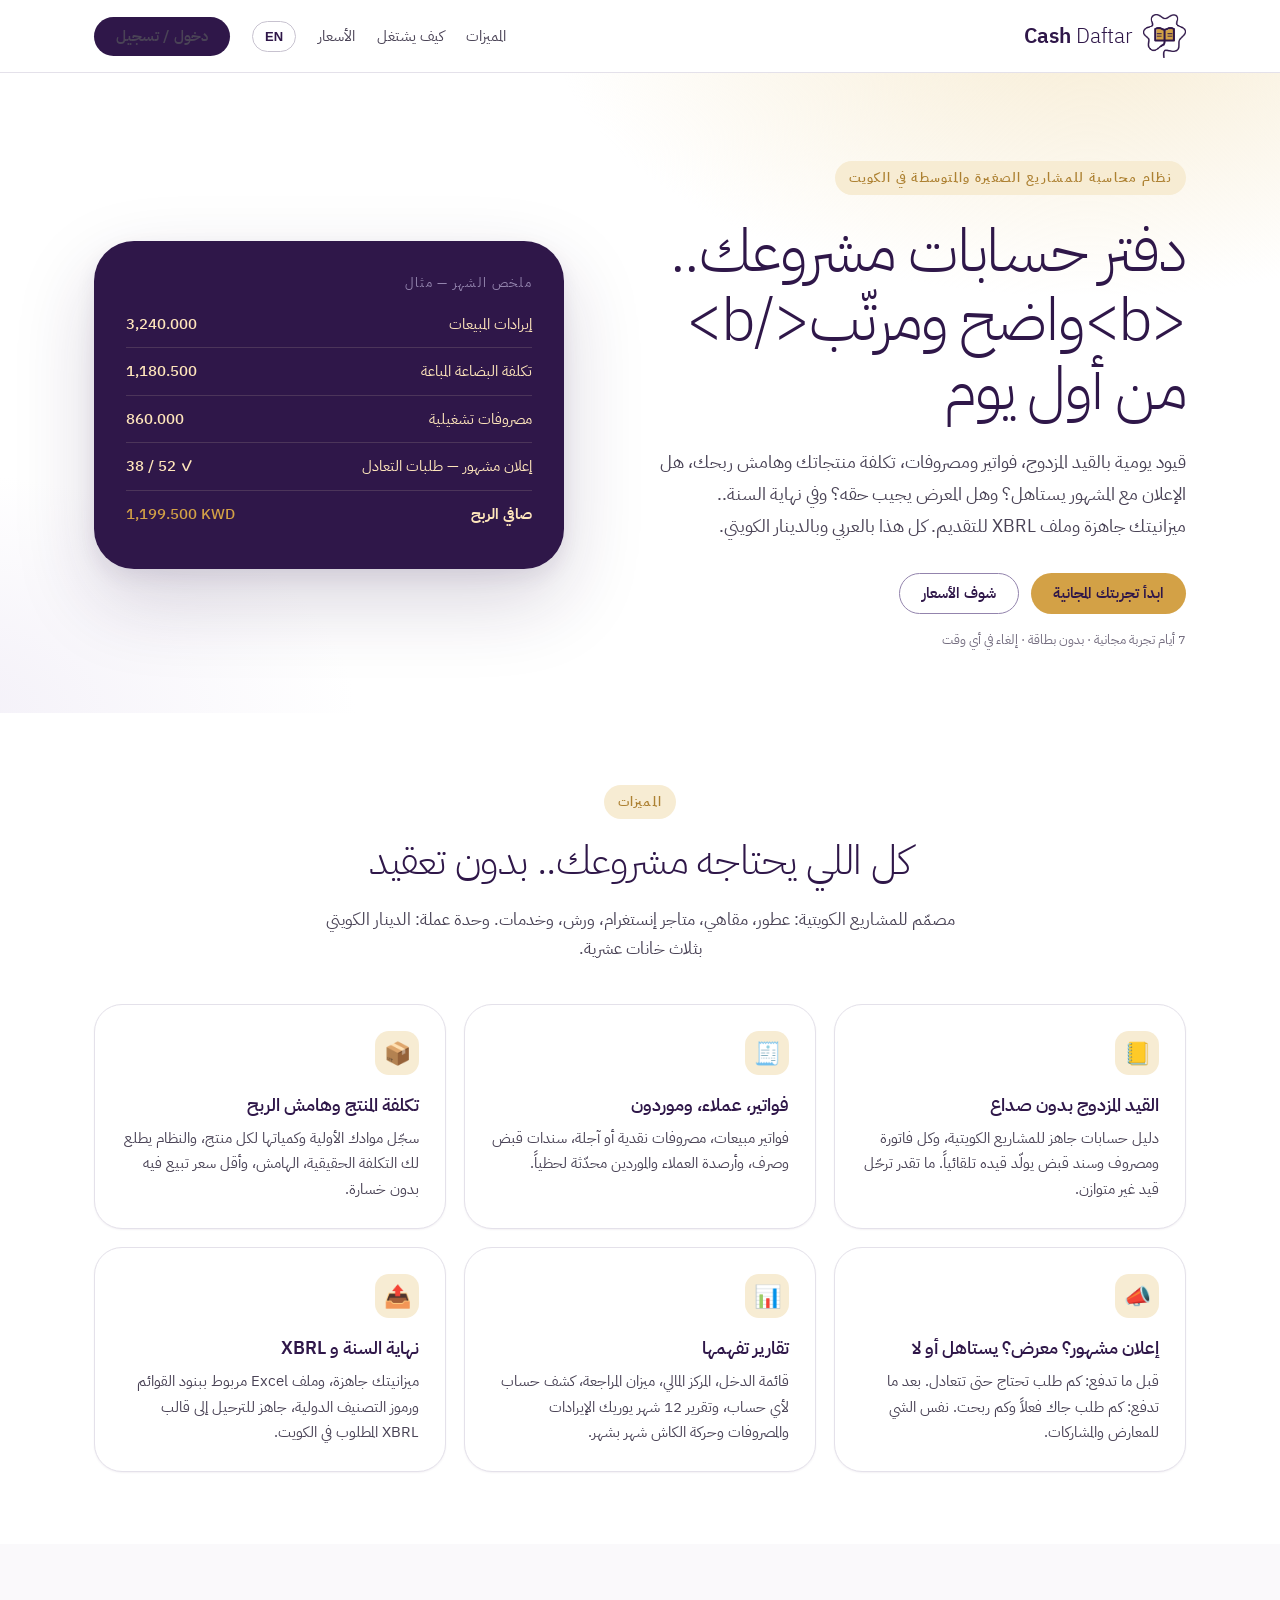
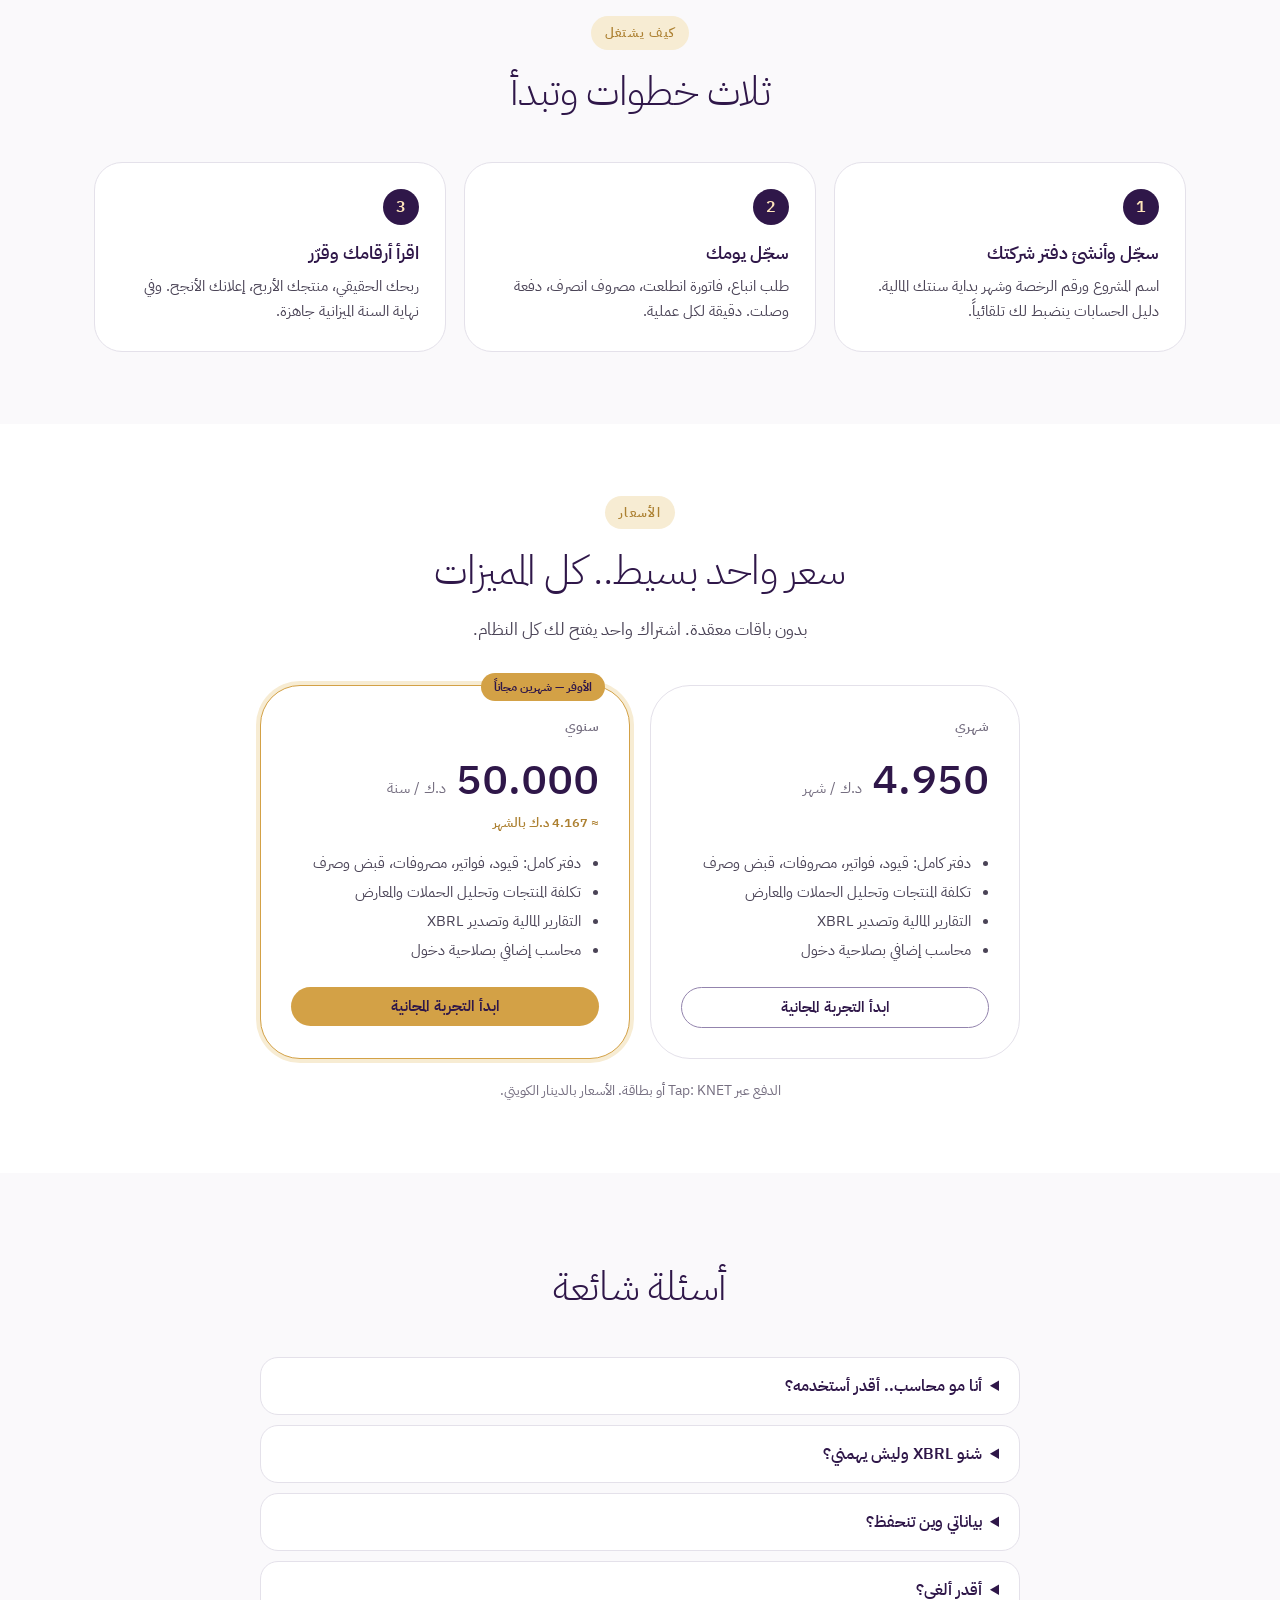
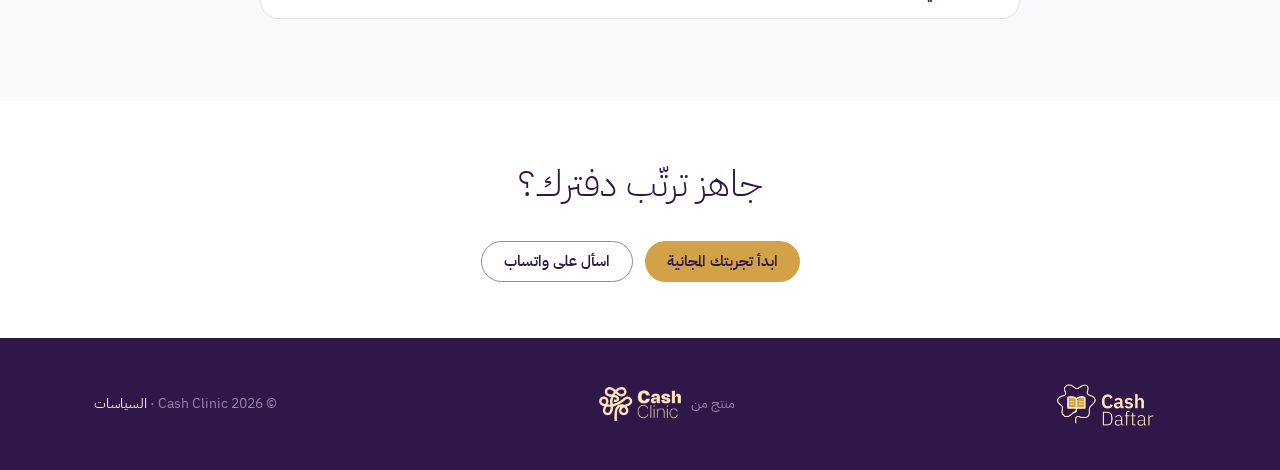
==== index.html @ eb6f0b36 "Add files via upload" ====
<!DOCTYPE html>
<html lang="ar" dir="rtl">
<head>
<meta charset="utf-8">
<meta name="viewport" content="width=device-width, initial-scale=1">
<title>Cash Daftar — كاش دفتر | نظام محاسبة للمشاريع الصغيرة في الكويت</title>
<meta name="description" content="كاش دفتر: نظام محاسبة سحابي بسيط للمشاريع الصغيرة والمتوسطة في الكويت — قيود، فواتير، مصروفات، تكلفة المنتجات، تحليل الحملات، وتقارير جاهزة للميزانية و XBRL. من كاش كلينك.">
<link rel="icon" href="assets/brand/favicon.png">
<link rel="stylesheet" href="assets/ds/styles.css">
<style>
:root{ --cd-gold:#D3A146; --cd-gold-700:#AD8132; --cd-gold-100:#F7ECD3; }
body{margin:0;background:#fff;color:var(--cc-ink);}
.wrap{max-width:1140px;margin:0 auto;padding:0 24px;}
.hdr{position:sticky;top:0;z-index:20;background:rgba(255,255,255,.92);backdrop-filter:blur(10px);border-bottom:1px solid var(--cc-grey-200);}
.hdr .in{display:flex;align-items:center;justify-content:space-between;gap:16px;height:72px;}
.logo{display:flex;align-items:center;gap:10px;text-decoration:none;color:var(--cc-purple);}
.logo img{height:44px;} .logo .t{font-size:21px;line-height:1;} .logo .t b{font-weight:600;} .logo .t span{font-weight:300;}
.nav{display:flex;gap:22px;align-items:center;font-size:15px;}
.nav a{color:var(--cc-grey-700);text-decoration:none;} .nav a:hover{color:var(--cc-purple);}
.btn{display:inline-flex;align-items:center;justify-content:center;gap:8px;border:0;border-radius:var(--radius-pill);padding:12px 22px;font-weight:600;font-size:15px;cursor:pointer;text-decoration:none;line-height:1;font-family:inherit;}
.btn-p{background:var(--cc-purple);color:var(--cc-cream);} .btn-p:hover{background:var(--cc-purple-700);}
.btn-g{background:var(--cd-gold);color:var(--cc-purple);} .btn-g:hover{background:var(--cd-gold-700);color:#fff;}
.btn-o{background:transparent;color:var(--cc-purple);border:1px solid var(--cc-purple-300);} .btn-o:hover{background:var(--cc-purple-050);}
.langbtn{background:transparent;border:1px solid var(--cc-grey-300);border-radius:var(--radius-pill);padding:7px 12px;font-size:13px;font-weight:600;cursor:pointer;color:var(--cc-purple);}
.hero{padding:88px 0 64px;background:radial-gradient(900px 480px at 85% -10%,var(--cd-gold-100),transparent 60%),radial-gradient(700px 400px at -5% 100%,var(--cc-purple-050),transparent 60%);}
.hero .grid{display:grid;grid-template-columns:1.1fr .9fr;gap:48px;align-items:center;}
.eyebrow{display:inline-block;font-size:13px;font-weight:600;letter-spacing:.1em;text-transform:uppercase;color:var(--cd-gold-700);background:var(--cd-gold-100);padding:7px 14px;border-radius:var(--radius-pill);}
h1{font-size:clamp(36px,4.8vw,60px);line-height:1.15;font-weight:300;letter-spacing:-.02em;margin:22px 0 0;color:var(--cc-purple);}
h1 b{font-weight:600;}
.lede{font-size:18px;line-height:1.8;color:var(--cc-grey-700);max-width:48ch;margin:22px 0 0;}
.cta{display:flex;gap:12px;flex-wrap:wrap;margin-top:30px;}
.hero-card{background:var(--cc-purple);border-radius:var(--radius-2xl);padding:32px;color:var(--cc-cream);box-shadow:var(--shadow-xl);}
.hero-card .row{display:flex;justify-content:space-between;align-items:center;padding:12px 0;border-bottom:1px solid rgba(255,230,187,.14);font-size:15px;}
.hero-card .row:last-child{border:0;} .hero-card .n{font-variant-numeric:tabular-nums;direction:ltr;font-weight:500;}
.hero-card .gold{color:var(--cd-gold);}
.sec{padding:72px 0;} .sec.alt{background:var(--cc-grey-050);}
.sec-h{text-align:center;max-width:640px;margin:0 auto 40px;}
.sec-h h2{font-size:clamp(28px,3.4vw,40px);font-weight:300;letter-spacing:-.01em;margin:12px 0 0;color:var(--cc-purple);}
.sec-h p{font-size:16.5px;line-height:1.8;color:var(--cc-grey-700);margin:14px 0 0;}
.feat{display:grid;grid-template-columns:repeat(auto-fit,minmax(260px,1fr));gap:18px;}
.f{background:#fff;border:1px solid var(--cc-grey-200);border-radius:var(--radius-xl);padding:26px;box-shadow:var(--shadow-xs);}
.f .ic{width:44px;height:44px;border-radius:14px;background:var(--cd-gold-100);display:flex;align-items:center;justify-content:center;font-size:22px;margin-bottom:16px;}
.f h3{margin:0;font-size:18px;font-weight:600;color:var(--cc-purple);} .f p{margin:8px 0 0;font-size:14.5px;line-height:1.75;color:var(--cc-grey-700);}
.steps{display:grid;grid-template-columns:repeat(auto-fit,minmax(240px,1fr));gap:18px;counter-reset:s;}
.step{background:#fff;border-radius:var(--radius-xl);padding:26px;border:1px solid var(--cc-grey-200);}
.step .n{width:36px;height:36px;border-radius:50%;background:var(--cc-purple);color:var(--cc-cream);display:flex;align-items:center;justify-content:center;font-weight:600;margin-bottom:14px;}
.step h3{margin:0;font-size:18px;font-weight:600;color:var(--cc-purple);} .step p{margin:8px 0 0;font-size:14.5px;line-height:1.75;color:var(--cc-grey-700);}
.plans{display:grid;grid-template-columns:repeat(auto-fit,minmax(260px,1fr));gap:20px;max-width:760px;margin:0 auto;}
.plan{background:#fff;border:1px solid var(--cc-grey-200);border-radius:var(--radius-2xl);padding:30px;position:relative;}
.plan.best{border-color:var(--cd-gold);box-shadow:0 0 0 4px var(--cd-gold-100);}
.plan .badge{position:absolute;top:-13px;inset-inline-start:24px;background:var(--cd-gold);color:var(--cc-purple);font-size:12px;font-weight:700;padding:5px 13px;border-radius:var(--radius-pill);}
.plan .k{font-size:14px;font-weight:600;color:var(--cc-grey-500);}
.plan .p{font-size:44px;font-weight:500;color:var(--cc-purple);margin:8px 0 2px;} .plan .p small{font-size:15px;color:var(--cc-grey-500);font-weight:400;}
.plan .save{font-size:13px;color:var(--cd-gold-700);font-weight:600;height:18px;}
.plan ul{padding-inline-start:18px;margin:18px 0 22px;color:var(--cc-grey-700);font-size:14.5px;line-height:2;}
.faq{max-width:760px;margin:0 auto;} .faq details{background:#fff;border:1px solid var(--cc-grey-200);border-radius:var(--radius-lg);padding:16px 20px;margin-bottom:10px;}
.faq summary{cursor:pointer;font-weight:600;color:var(--cc-purple);font-size:16px;} .faq p{margin:10px 0 0;color:var(--cc-grey-700);line-height:1.8;font-size:15px;}
.foot{background:var(--cc-purple);color:var(--cc-purple-300);padding:44px 0;font-size:14px;}
.foot .in{display:flex;justify-content:space-between;align-items:center;gap:20px;flex-wrap:wrap;}
.foot a{color:var(--cc-cream);text-decoration:none;} .foot img{height:34px;vertical-align:middle;}
.num{font-variant-numeric:tabular-nums;direction:ltr;unicode-bidi:isolate;}
@media (max-width:860px){ .hero{padding:56px 0 40px;} .hero .grid{grid-template-columns:1fr;} .nav .lnk{display:none;} }
</style>
</head>
<body>

<header class="hdr"><div class="wrap in">
  <a class="logo" href="index.html"><img src="assets/brand/daftar-mark.png" alt="Cash Daftar"><span class="t"><b>Cash</b> <span>Daftar</span></span></a>
  <nav class="nav">
    <a class="lnk" href="#features" data-ar="المميزات" data-en="Features">المميزات</a>
    <a class="lnk" href="#how" data-ar="كيف يشتغل" data-en="How it works">كيف يشتغل</a>
    <a class="lnk" href="#pricing" data-ar="الأسعار" data-en="Pricing">الأسعار</a>
    <button class="langbtn" data-langbtn type="button">EN</button>
    <a class="btn btn-p" href="app.html" data-ar="دخول / تسجيل" data-en="Sign in / Sign up">دخول / تسجيل</a>
  </nav>
</div></header>

<section class="hero"><div class="wrap grid">
  <div>
    <span class="eyebrow" data-ar="نظام محاسبة للمشاريع الصغيرة والمتوسطة في الكويت" data-en="Accounting for Kuwaiti SMEs">نظام محاسبة للمشاريع الصغيرة والمتوسطة في الكويت</span>
    <h1 data-ar="دفتر حسابات مشروعك.. <b>واضح ومرتّب</b> من أول يوم" data-en="Your business books, <b>clear and in order</b> from day one">دفتر حسابات مشروعك.. <b>واضح ومرتّب</b> من أول يوم</h1>
    <p class="lede" data-ar="قيود يومية بالقيد المزدوج، فواتير ومصروفات، تكلفة منتجاتك وهامش ربحك، هل الإعلان مع المشهور يستاهل؟ وهل المعرض يجيب حقه؟ وفي نهاية السنة.. ميزانيتك جاهزة وملف XBRL للتقديم. كل هذا بالعربي وبالدينار الكويتي." data-en="Double-entry journal, invoices and expenses, product costing and margins, whether that influencer ad pays off, whether the exhibition is worth it — and at year end, your statements and an XBRL-ready file. All in Arabic and in KWD.">قيود يومية بالقيد المزدوج، فواتير ومصروفات، تكلفة منتجاتك وهامش ربحك، هل الإعلان مع المشهور يستاهل؟ وهل المعرض يجيب حقه؟ وفي نهاية السنة.. ميزانيتك جاهزة وملف XBRL للتقديم. كل هذا بالعربي وبالدينار الكويتي.</p>
    <div class="cta">
      <a class="btn btn-g" href="app.html" data-ar="ابدأ تجربتك المجانية" data-en="Start your free trial">ابدأ تجربتك المجانية</a>
      <a class="btn btn-o" href="#pricing" data-ar="شوف الأسعار" data-en="See pricing">شوف الأسعار</a>
    </div>
    <p style="font-size:13px;color:var(--cc-grey-500);margin:16px 0 0" data-ar="7 أيام تجربة مجانية · بدون بطاقة · إلغاء في أي وقت" data-en="7-day free trial · no card needed · cancel anytime">7 أيام تجربة مجانية · بدون بطاقة · إلغاء في أي وقت</p>
  </div>
  <div class="hero-card">
    <div style="font-size:13px;letter-spacing:.1em;text-transform:uppercase;color:var(--cc-purple-300);margin-bottom:8px" data-ar="ملخص الشهر — مثال" data-en="Month summary — example">ملخص الشهر — مثال</div>
    <div class="row"><span data-ar="إيرادات المبيعات" data-en="Sales revenue">إيرادات المبيعات</span><span class="n">3,240.000</span></div>
    <div class="row"><span data-ar="تكلفة البضاعة المباعة" data-en="Cost of goods sold">تكلفة البضاعة المباعة</span><span class="n">1,180.500</span></div>
    <div class="row"><span data-ar="مصروفات تشغيلية" data-en="Operating expenses">مصروفات تشغيلية</span><span class="n">860.000</span></div>
    <div class="row"><span data-ar="إعلان مشهور — طلبات التعادل" data-en="Influencer ad — break-even orders">إعلان مشهور — طلبات التعادل</span><span class="n">38 / 52 ✓</span></div>
    <div class="row"><b data-ar="صافي الربح" data-en="Net profit">صافي الربح</b><b class="n gold">1,199.500 KWD</b></div>
  </div>
</div></section>

<section class="sec" id="features"><div class="wrap">
  <div class="sec-h"><span class="eyebrow" data-ar="المميزات" data-en="Features">المميزات</span><h2 data-ar="كل اللي يحتاجه مشروعك.. بدون تعقيد" data-en="Everything your business needs, without the complexity">كل اللي يحتاجه مشروعك.. بدون تعقيد</h2><p data-ar="مصمّم للمشاريع الكويتية: عطور، مقاهي، متاجر إنستغرام، ورش، وخدمات. وحدة عملة: الدينار الكويتي بثلاث خانات عشرية." data-en="Built for Kuwaiti businesses: perfume brands, cafés, Instagram shops, workshops and services. One currency: KWD to three decimals.">مصمّم للمشاريع الكويتية: عطور، مقاهي، متاجر إنستغرام، ورش، وخدمات. وحدة عملة: الدينار الكويتي بثلاث خانات عشرية.</p></div>
  <div class="feat">
    <div class="f"><div class="ic">📒</div><h3 data-ar="القيد المزدوج بدون صداع" data-en="Double-entry, headache-free">القيد المزدوج بدون صداع</h3><p data-ar="دليل حسابات جاهز للمشاريع الكويتية، وكل فاتورة ومصروف وسند قبض يولّد قيده تلقائياً. ما تقدر ترحّل قيد غير متوازن." data-en="A ready-made Kuwaiti SME chart of accounts. Every invoice, expense and receipt posts its own entry automatically — unbalanced entries can't be posted.">دليل حسابات جاهز للمشاريع الكويتية، وكل فاتورة ومصروف وسند قبض يولّد قيده تلقائياً. ما تقدر ترحّل قيد غير متوازن.</p></div>
    <div class="f"><div class="ic">🧾</div><h3 data-ar="فواتير، عملاء، وموردون" data-en="Invoices, customers, suppliers">فواتير، عملاء، وموردون</h3><p data-ar="فواتير مبيعات، مصروفات نقدية أو آجلة، سندات قبض وصرف، وأرصدة العملاء والموردين محدّثة لحظياً." data-en="Sales invoices, cash or credit expenses, receipts and payments, with customer and supplier balances updated live.">فواتير مبيعات، مصروفات نقدية أو آجلة، سندات قبض وصرف، وأرصدة العملاء والموردين محدّثة لحظياً.</p></div>
    <div class="f"><div class="ic">📦</div><h3 data-ar="تكلفة المنتج وهامش الربح" data-en="Product cost & margin">تكلفة المنتج وهامش الربح</h3><p data-ar="سجّل موادك الأولية وكمياتها لكل منتج، والنظام يطلع لك التكلفة الحقيقية، الهامش، وأقل سعر تبيع فيه بدون خسارة." data-en="Enter raw materials and quantities per product; the system gives you true cost, margin, and the minimum price before you lose money.">سجّل موادك الأولية وكمياتها لكل منتج، والنظام يطلع لك التكلفة الحقيقية، الهامش، وأقل سعر تبيع فيه بدون خسارة.</p></div>
    <div class="f"><div class="ic">📣</div><h3 data-ar="إعلان مشهور؟ معرض؟ يستاهل أو لا" data-en="Influencer ad? Exhibition? Worth it or not">إعلان مشهور؟ معرض؟ يستاهل أو لا</h3><p data-ar="قبل ما تدفع: كم طلب تحتاج حتى تتعادل. بعد ما تدفع: كم طلب جاك فعلاً وكم ربحت. نفس الشي للمعارض والمشاركات." data-en="Before you pay: how many orders to break even. After: how many actually came in and what you made. Same for exhibitions and pop-ups.">قبل ما تدفع: كم طلب تحتاج حتى تتعادل. بعد ما تدفع: كم طلب جاك فعلاً وكم ربحت. نفس الشي للمعارض والمشاركات.</p></div>
    <div class="f"><div class="ic">📊</div><h3 data-ar="تقارير تفهمها" data-en="Reports you actually understand">تقارير تفهمها</h3><p data-ar="قائمة الدخل، المركز المالي، ميزان المراجعة، كشف حساب لأي حساب، وتقرير 12 شهر يوريك الإيرادات والمصروفات وحركة الكاش شهر بشهر." data-en="P&L, balance sheet, trial balance, any account ledger, and a 12-month view of revenue, expenses and cash movement.">قائمة الدخل، المركز المالي، ميزان المراجعة، كشف حساب لأي حساب، وتقرير 12 شهر يوريك الإيرادات والمصروفات وحركة الكاش شهر بشهر.</p></div>
    <div class="f"><div class="ic">📤</div><h3 data-ar="نهاية السنة و XBRL" data-en="Year-end & XBRL">نهاية السنة و XBRL</h3><p data-ar="ميزانيتك جاهزة، وملف Excel مربوط ببنود القوائم ورموز التصنيف الدولية، جاهز للترحيل إلى قالب XBRL المطلوب في الكويت." data-en="Statements ready, plus an Excel file mapped to statement lines and IFRS taxonomy elements, ready to transfer into Kuwait's XBRL template.">ميزانيتك جاهزة، وملف Excel مربوط ببنود القوائم ورموز التصنيف الدولية، جاهز للترحيل إلى قالب XBRL المطلوب في الكويت.</p></div>
  </div>
</div></section>

<section class="sec alt" id="how"><div class="wrap">
  <div class="sec-h"><span class="eyebrow" data-ar="كيف يشتغل" data-en="How it works">كيف يشتغل</span><h2 data-ar="ثلاث خطوات وتبدأ" data-en="Three steps and you're in">ثلاث خطوات وتبدأ</h2></div>
  <div class="steps">
    <div class="step"><div class="n">1</div><h3 data-ar="سجّل وأنشئ دفتر شركتك" data-en="Sign up and create your ledger">سجّل وأنشئ دفتر شركتك</h3><p data-ar="اسم المشروع ورقم الرخصة وشهر بداية سنتك المالية. دليل الحسابات ينضبط لك تلقائياً." data-en="Business name, licence number, and fiscal year start. The chart of accounts is set up for you.">اسم المشروع ورقم الرخصة وشهر بداية سنتك المالية. دليل الحسابات ينضبط لك تلقائياً.</p></div>
    <div class="step"><div class="n">2</div><h3 data-ar="سجّل يومك" data-en="Record your day">سجّل يومك</h3><p data-ar="طلب انباع، فاتورة انطلعت، مصروف انصرف، دفعة وصلت. دقيقة لكل عملية." data-en="An order sold, an invoice issued, an expense paid, a payment received. A minute each.">طلب انباع، فاتورة انطلعت، مصروف انصرف، دفعة وصلت. دقيقة لكل عملية.</p></div>
    <div class="step"><div class="n">3</div><h3 data-ar="اقرأ أرقامك وقرّر" data-en="Read your numbers and decide">اقرأ أرقامك وقرّر</h3><p data-ar="ربحك الحقيقي، منتجك الأربح، إعلانك الأنجح. وفي نهاية السنة الميزانية جاهزة." data-en="Your real profit, your most profitable product, your best campaign. At year end, the statements are ready.">ربحك الحقيقي، منتجك الأربح، إعلانك الأنجح. وفي نهاية السنة الميزانية جاهزة.</p></div>
  </div>
</div></section>

<section class="sec" id="pricing"><div class="wrap">
  <div class="sec-h"><span class="eyebrow" data-ar="الأسعار" data-en="Pricing">الأسعار</span><h2 data-ar="سعر واحد بسيط.. كل المميزات" data-en="One simple price, every feature">سعر واحد بسيط.. كل المميزات</h2><p data-ar="بدون باقات معقدة. اشتراك واحد يفتح لك كل النظام." data-en="No complicated tiers. One subscription unlocks the whole system.">بدون باقات معقدة. اشتراك واحد يفتح لك كل النظام.</p></div>
  <div class="plans">
    <div class="plan"><div class="k" data-ar="شهري" data-en="Monthly">شهري</div><div class="p"><span class="num">4.950</span> <small data-ar="د.ك / شهر" data-en="KWD / month">د.ك / شهر</small></div><div class="save"></div>
      <ul><li data-ar="دفتر كامل: قيود، فواتير، مصروفات، قبض وصرف" data-en="Full ledger: journal, invoices, expenses, receipts & payments">دفتر كامل: قيود، فواتير، مصروفات، قبض وصرف</li><li data-ar="تكلفة المنتجات وتحليل الحملات والمعارض" data-en="Product costing, campaign & exhibition analysis">تكلفة المنتجات وتحليل الحملات والمعارض</li><li data-ar="التقارير المالية وتصدير XBRL" data-en="Financial reports and XBRL export">التقارير المالية وتصدير XBRL</li><li data-ar="محاسب إضافي بصلاحية دخول" data-en="Extra accountant seat">محاسب إضافي بصلاحية دخول</li></ul>
      <a class="btn btn-o" style="width:100%" href="app.html" data-ar="ابدأ التجربة المجانية" data-en="Start free trial">ابدأ التجربة المجانية</a></div>
    <div class="plan best"><div class="badge" data-ar="الأوفر — شهرين مجاناً" data-en="Best value — 2 months free">الأوفر — شهرين مجاناً</div><div class="k" data-ar="سنوي" data-en="Annual">سنوي</div><div class="p"><span class="num">50.000</span> <small data-ar="د.ك / سنة" data-en="KWD / year">د.ك / سنة</small></div><div class="save" data-ar="≈ 4.167 د.ك بالشهر" data-en="≈ 4.167 KWD per month">≈ 4.167 د.ك بالشهر</div>
      <ul><li data-ar="دفتر كامل: قيود، فواتير، مصروفات، قبض وصرف" data-en="Full ledger: journal, invoices, expenses, receipts & payments">دفتر كامل: قيود، فواتير، مصروفات، قبض وصرف</li><li data-ar="تكلفة المنتجات وتحليل الحملات والمعارض" data-en="Product costing, campaign & exhibition analysis">تكلفة المنتجات وتحليل الحملات والمعارض</li><li data-ar="التقارير المالية وتصدير XBRL" data-en="Financial reports and XBRL export">التقارير المالية وتصدير XBRL</li><li data-ar="محاسب إضافي بصلاحية دخول" data-en="Extra accountant seat">محاسب إضافي بصلاحية دخول</li></ul>
      <a class="btn btn-g" style="width:100%" href="app.html" data-ar="ابدأ التجربة المجانية" data-en="Start free trial">ابدأ التجربة المجانية</a></div>
  </div>
  <p style="text-align:center;font-size:13.5px;color:var(--cc-grey-500);margin:22px 0 0" data-ar="الدفع عبر Tap: KNET أو بطاقة. الأسعار بالدينار الكويتي." data-en="Payment via Tap: KNET or card. Prices in KWD.">الدفع عبر Tap: KNET أو بطاقة. الأسعار بالدينار الكويتي.</p>
</div></section>

<section class="sec alt"><div class="wrap">
  <div class="sec-h"><h2 data-ar="أسئلة شائعة" data-en="FAQ">أسئلة شائعة</h2></div>
  <div class="faq">
    <details><summary data-ar="أنا مو محاسب.. أقدر أستخدمه؟" data-en="I'm not an accountant — can I use it?">أنا مو محاسب.. أقدر أستخدمه؟</summary><p data-ar="إي. تسجّل فاتورة أو مصروف أو طلب بشاشة بسيطة، والقيد المحاسبي يتولّد وراها تلقائياً. ولو عندك محاسب، تعطيه صلاحية دخول على دفترك." data-en="Yes. You record an invoice, expense or order in a simple form and the accounting entry is generated behind it. If you have an accountant, give them access to your ledger.">إي. تسجّل فاتورة أو مصروف أو طلب بشاشة بسيطة، والقيد المحاسبي يتولّد وراها تلقائياً. ولو عندك محاسب، تعطيه صلاحية دخول على دفترك.</p></details>
    <details><summary data-ar="شنو XBRL وليش يهمني؟" data-en="What is XBRL and why does it matter?">شنو XBRL وليش يهمني؟</summary><p data-ar="صيغة إلكترونية موحّدة للقوائم المالية تُطلب عند تقديم الميزانية في الكويت. كاش دفتر يطلع لك ملف Excel مربوط ببنود القوائم ورموز التصنيف الدولية حتى يكون الترحيل للقالب المطلوب سهل ومباشر." data-en="A standard electronic format for financial statements required when filing in Kuwait. Cash Daftar produces an Excel file mapped to statement lines and international taxonomy elements so transferring into the required template is straightforward.">صيغة إلكترونية موحّدة للقوائم المالية تُطلب عند تقديم الميزانية في الكويت. كاش دفتر يطلع لك ملف Excel مربوط ببنود القوائم ورموز التصنيف الدولية حتى يكون الترحيل للقالب المطلوب سهل ومباشر.</p></details>
    <details><summary data-ar="بياناتي وين تنحفظ؟" data-en="Where is my data stored?">بياناتي وين تنحفظ؟</summary><p data-ar="على Google Cloud (Firebase) بتشفير كامل، وكل شركة لها مساحة منفصلة ما يشوفها غير أعضائها. الكتابة كلها تمر عبر خادم يتحقق من صلاحيتك وتوازن القيد." data-en="On Google Cloud (Firebase) with full encryption; every company has its own isolated space visible only to its members. All writes pass through a server that verifies your permission and the entry's balance.">على Google Cloud (Firebase) بتشفير كامل، وكل شركة لها مساحة منفصلة ما يشوفها غير أعضائها. الكتابة كلها تمر عبر خادم يتحقق من صلاحيتك وتوازن القيد.</p></details>
    <details><summary data-ar="أقدر ألغي؟" data-en="Can I cancel?">أقدر ألغي؟</summary><p data-ar="الاشتراك مدفوع مقدماً لمدته ولا يتجدد تلقائياً. لو ما جدّدت، دفترك يبقى للقراءة وتقدر ترجّع تفعّله في أي وقت." data-en="Subscriptions are prepaid for their period and don't auto-renew. If you don't renew, your ledger stays read-only and you can reactivate any time.">الاشتراك مدفوع مقدماً لمدته ولا يتجدد تلقائياً. لو ما جدّدت، دفترك يبقى للقراءة وتقدر ترجّع تفعّله في أي وقت.</p></details>
  </div>
</div></section>

<section class="sec" style="padding:56px 0"><div class="wrap" style="text-align:center">
  <h2 style="font-size:clamp(26px,3.2vw,36px);font-weight:300;color:var(--cc-purple);margin:0" data-ar="جاهز ترتّب دفترك؟" data-en="Ready to get your books in order?">جاهز ترتّب دفترك؟</h2>
  <div class="cta" style="justify-content:center"><a class="btn btn-g" href="app.html" data-ar="ابدأ تجربتك المجانية" data-en="Start your free trial">ابدأ تجربتك المجانية</a><a class="btn btn-o wa" href="https://wa.me/96522260820" data-wa-msg="السلام عليكم، أبي أستفسر عن نظام كاش دفتر" data-ar="اسأل على واتساب" data-en="Ask on WhatsApp">اسأل على واتساب</a></div>
</div></section>

<footer class="foot"><div class="wrap in">
  <div><img src="assets/brand/daftar-logo-light.png" alt="Cash Daftar" style="height:44px"></div>
  <div style="display:flex;align-items:center;gap:10px"><span data-ar="منتج من" data-en="A product of">منتج من</span><a href="https://cashclinic.net" target="_blank" rel="noopener"><img src="assets/brand/cashclinic-cream.png" alt="Cash Clinic"></a></div>
  <div>© <span class="num">2026</span> Cash Clinic · <a href="https://cashclinic.net/policy.html" data-ar="السياسات" data-en="Policies">السياسات</a></div>
</div></footer>

<script src="assets/js/i18n.js"></script>
<script>
/* i18n.js swaps textContent only — the H1 carries a <b>, so re-apply it as HTML on toggle */
(function(){var h=document.querySelector('h1[data-ar]');function fix(){var l=document.documentElement.getAttribute('data-lang')||'ar';h.innerHTML=h.getAttribute('data-'+l);}
fix();var b=document.querySelector('[data-langbtn]');if(b)b.addEventListener('click',function(){setTimeout(fix,0);});})();
</script>
</body>
</html>
---- assets/ds/styles.css ----
/* ==================================================================
   Cash Clinic — Design System  ·  global entry point
   النقش الراقي  ·  the refined visual identity

   This is the single file consumers link. It only @imports —
   no rules are declared here. Everything reachable from this
   closure (tokens + @font-face) ships to consuming projects.
   ================================================================== */

@import "./fonts/fonts.css";
@import "./tokens/colors.css";
@import "./tokens/typography.css";
@import "./tokens/spacing.css";
@import "./tokens/effects.css";
@import "./tokens/base.css";
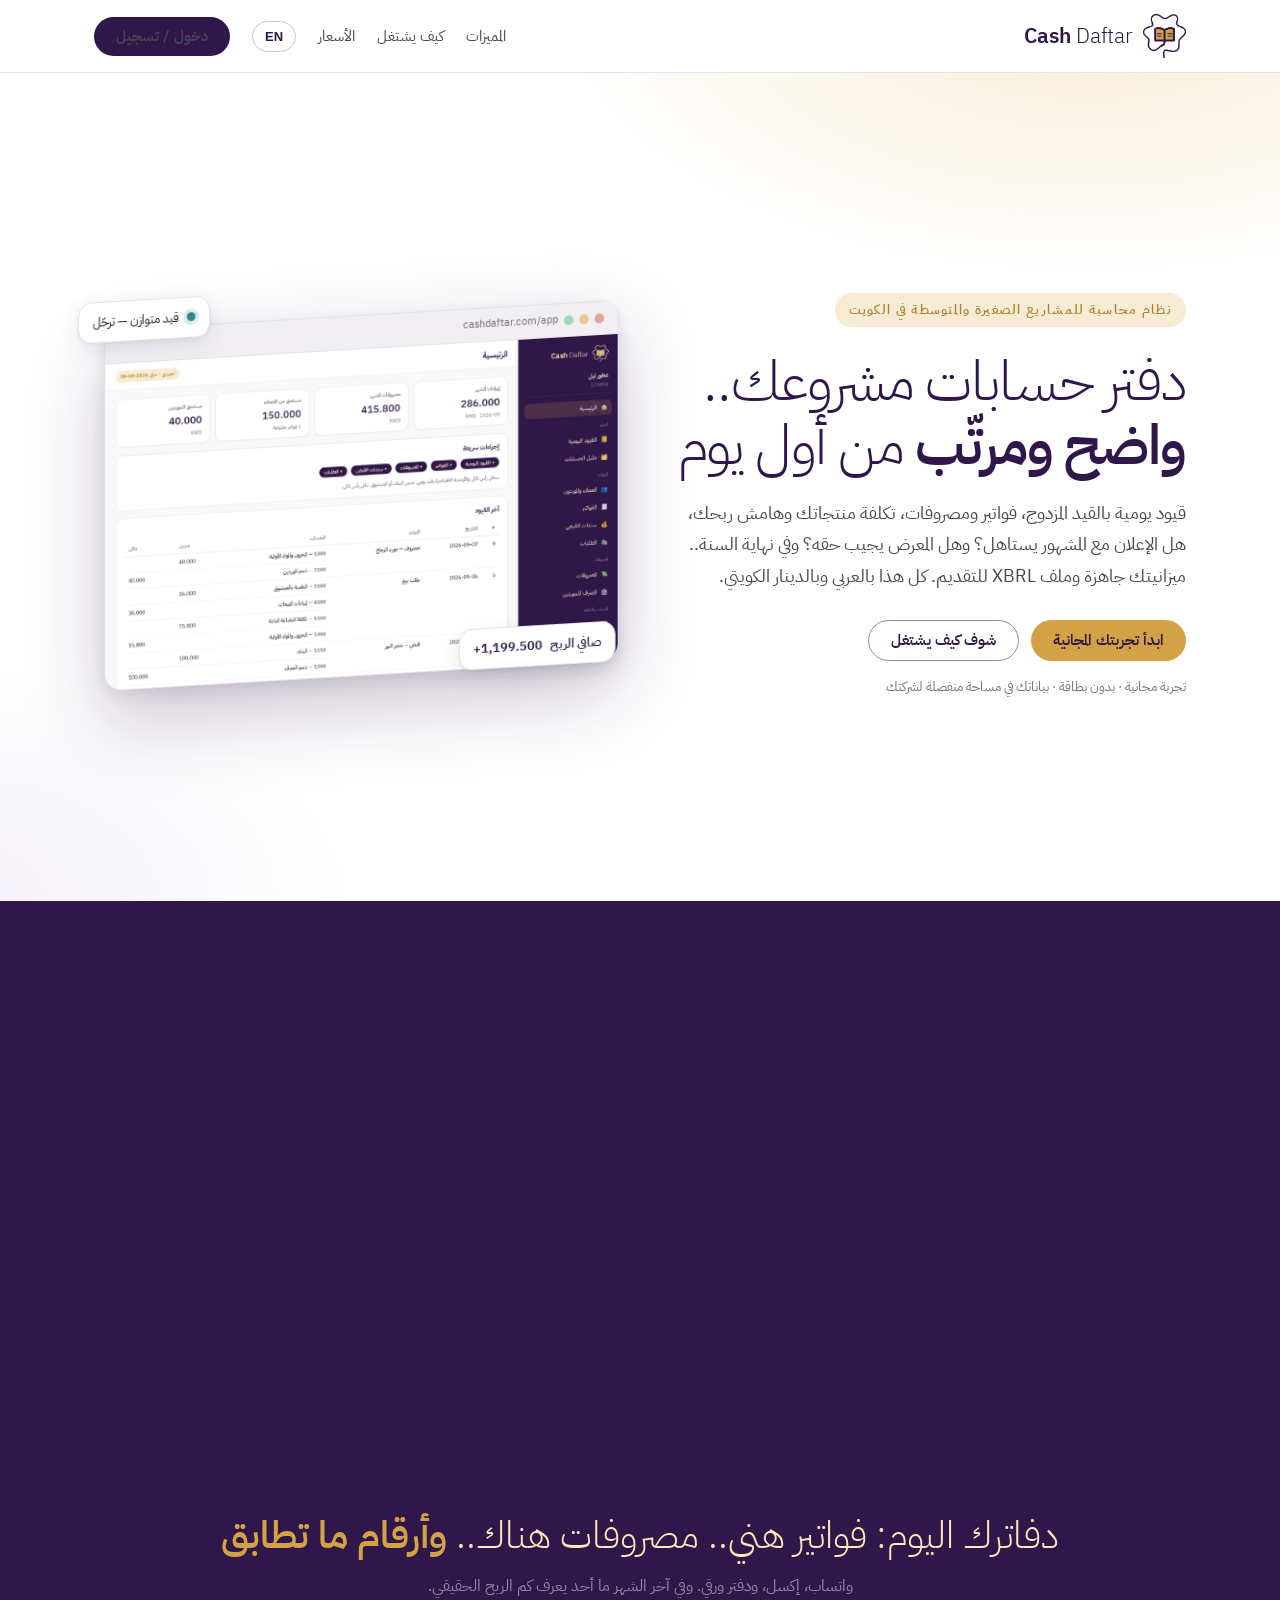
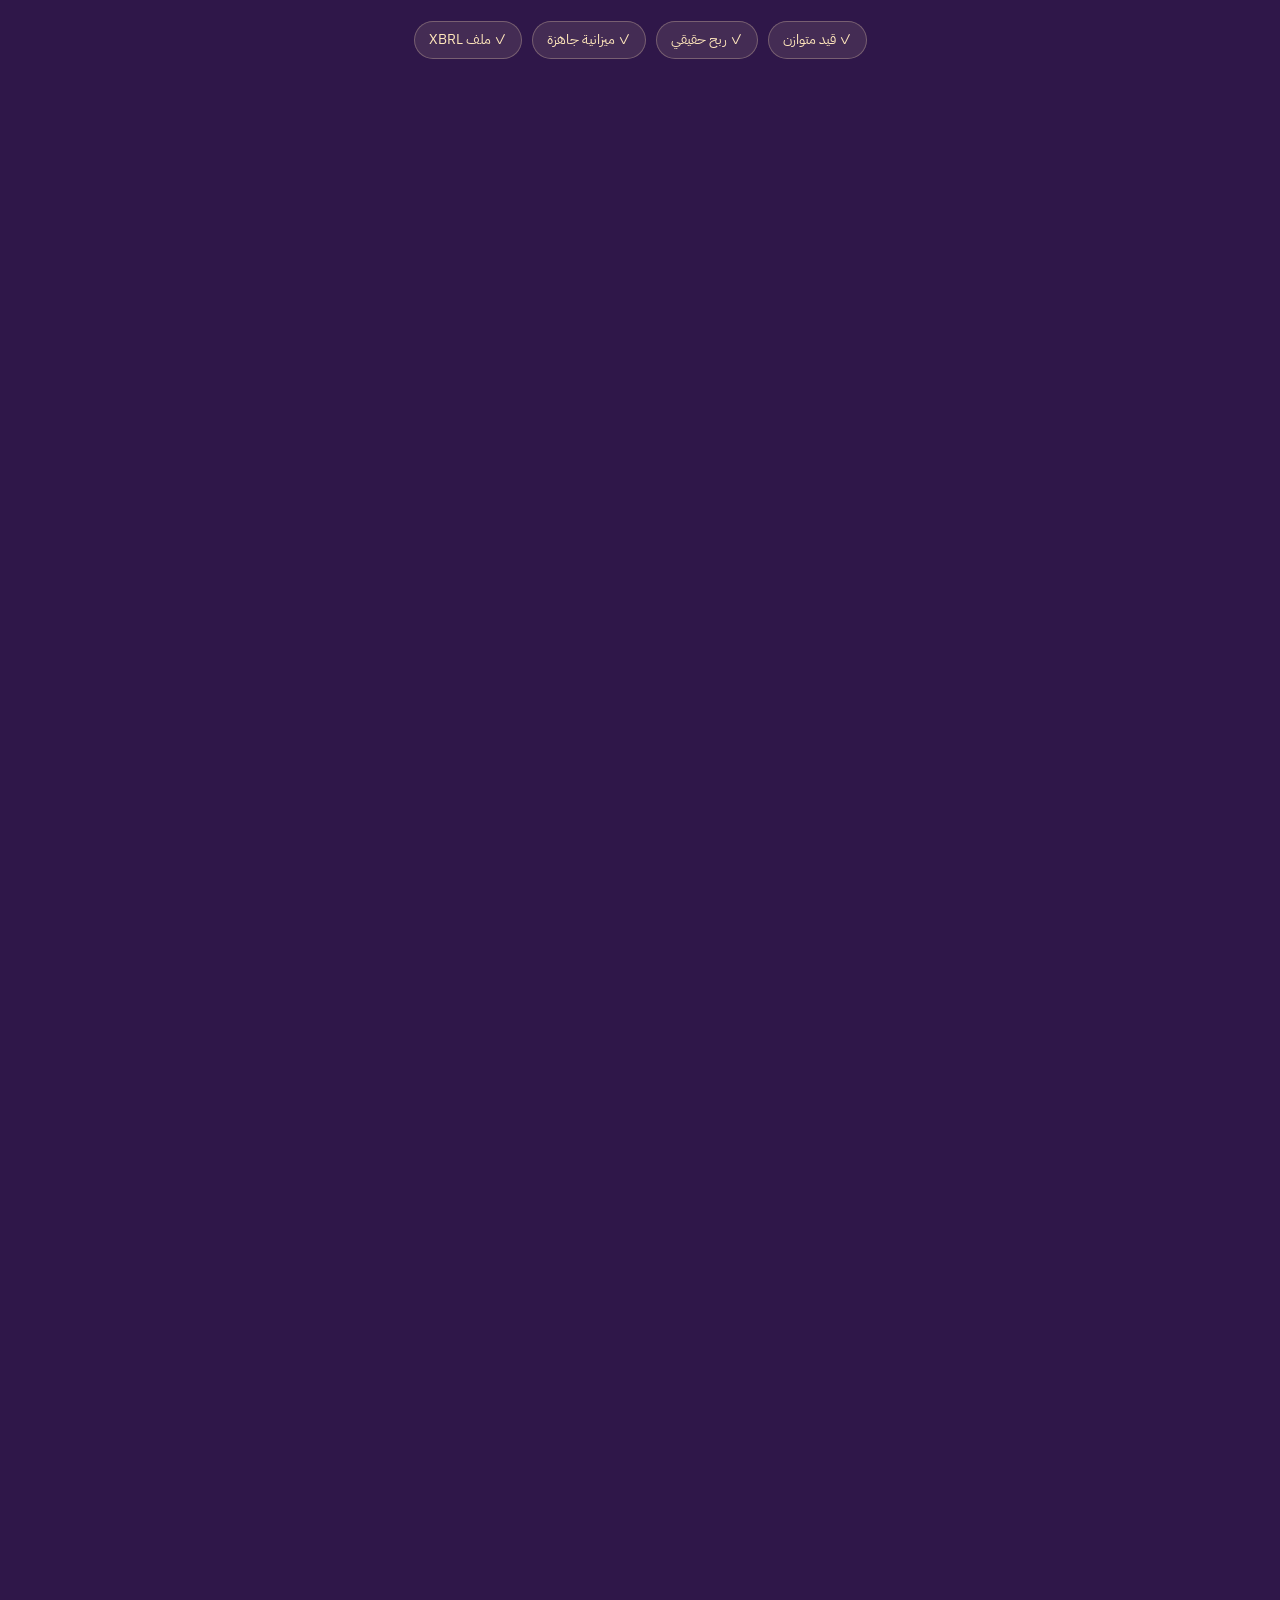
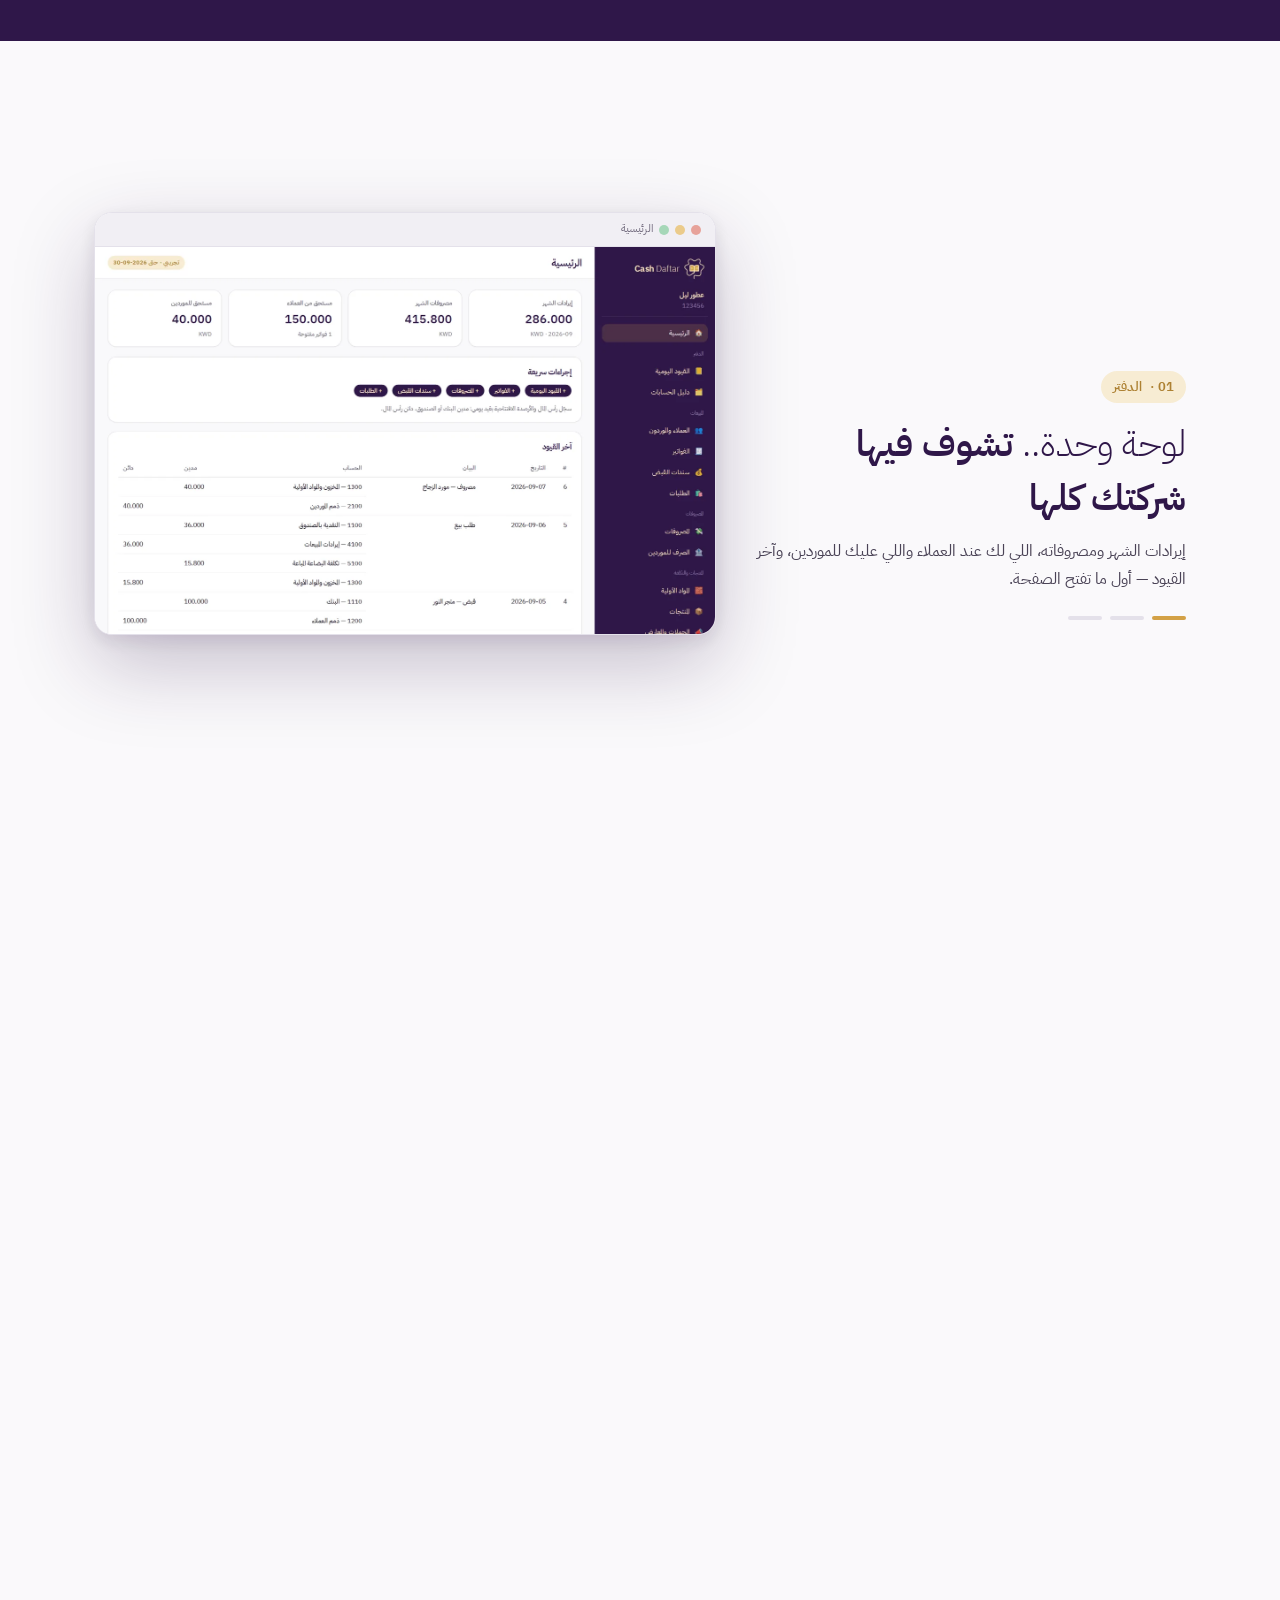
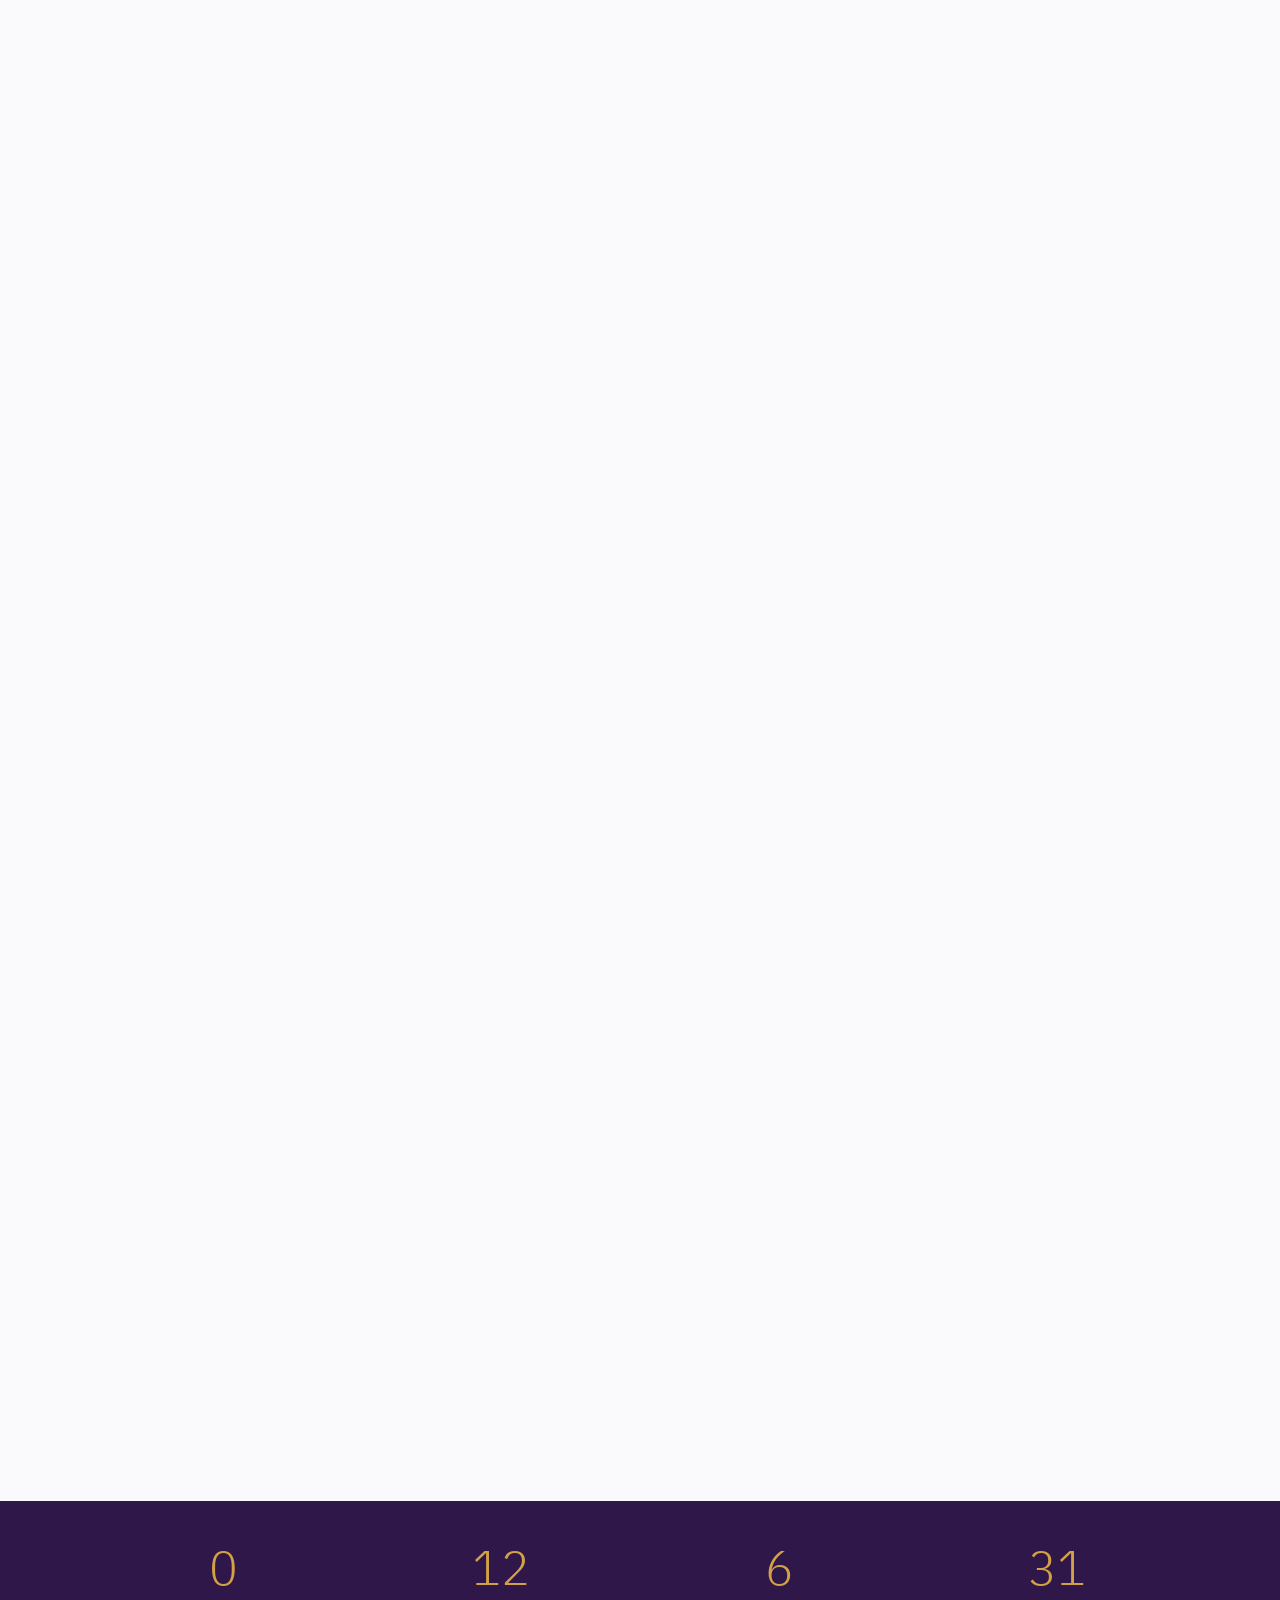
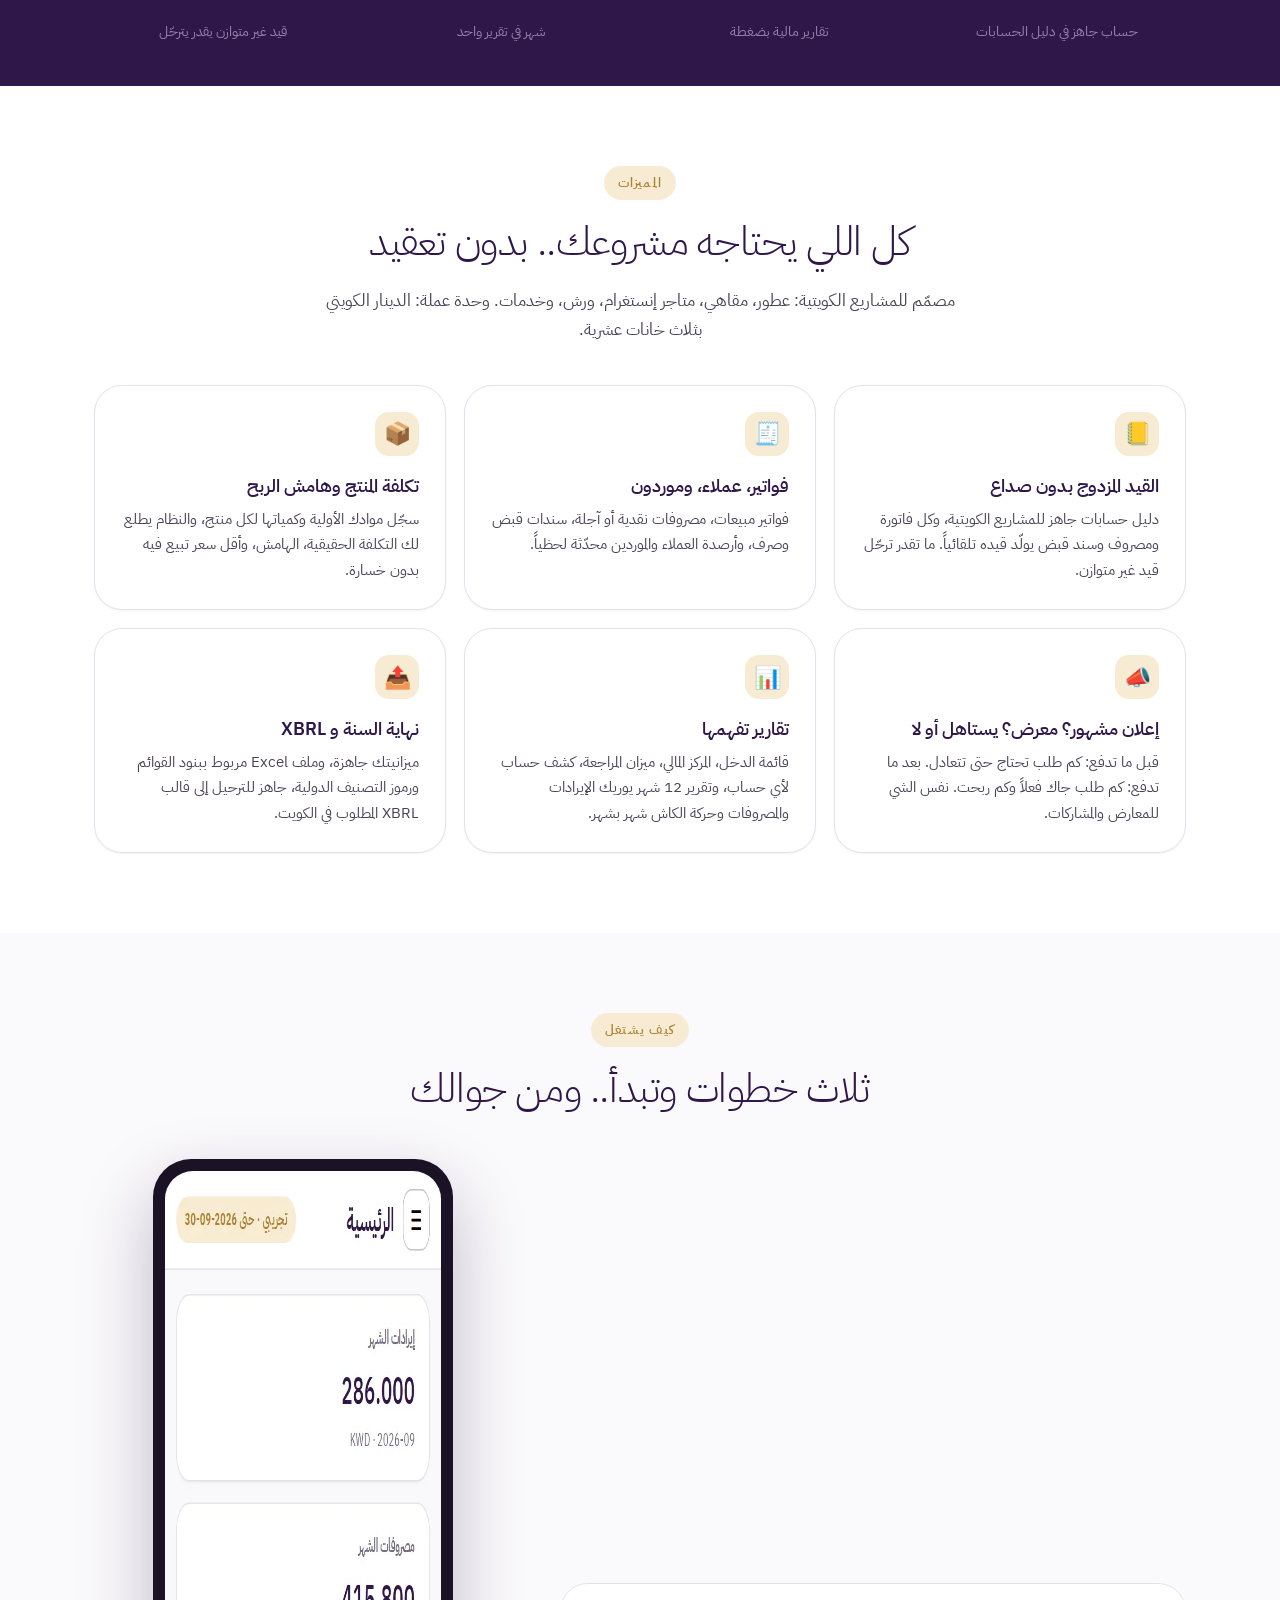
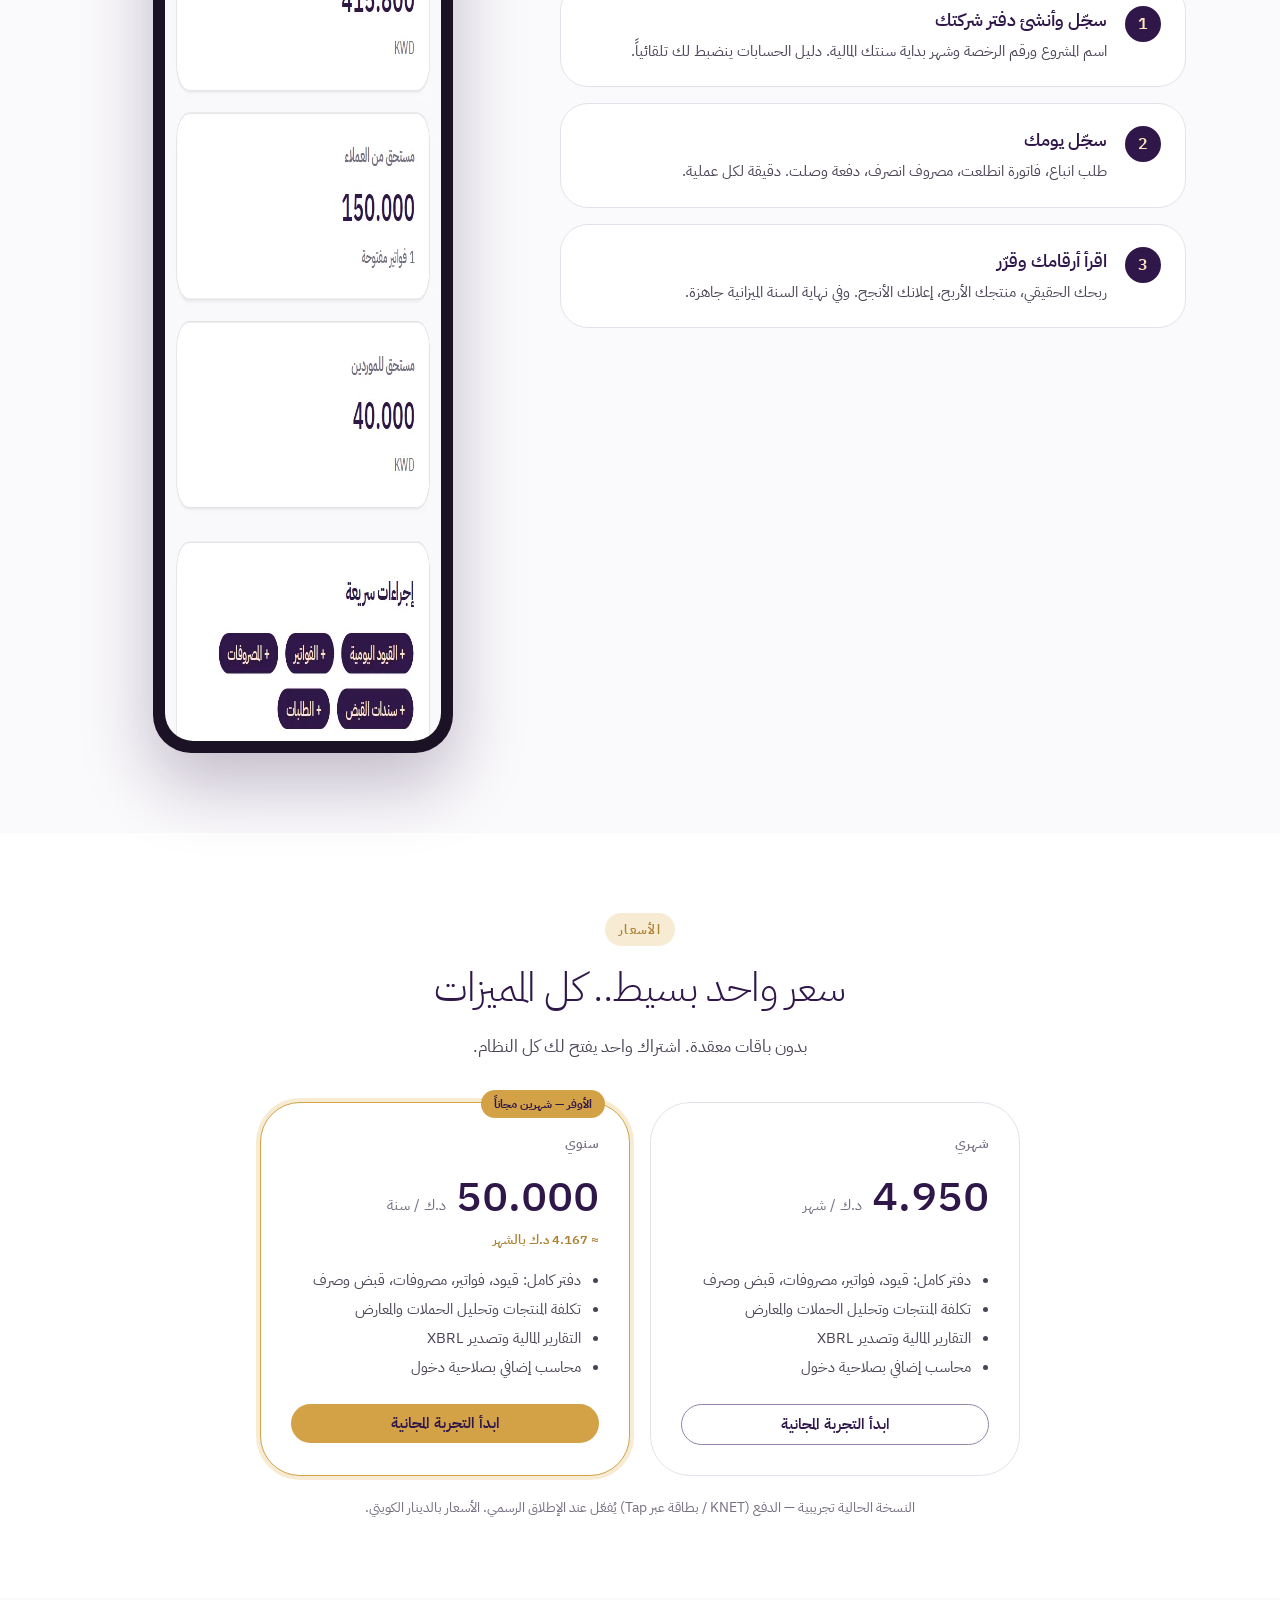
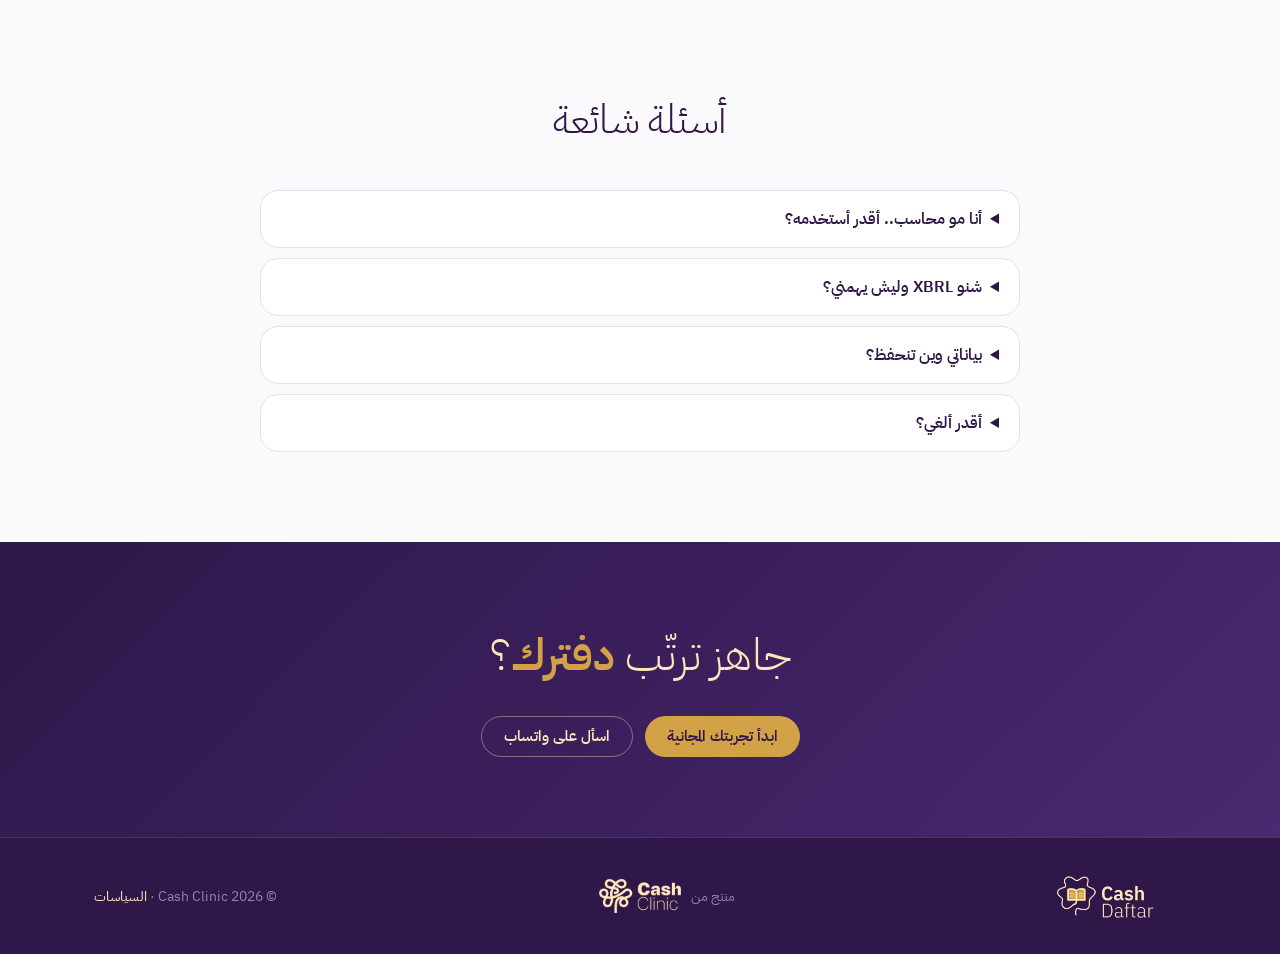
==== commit cf69f9b0: "Add files via upload" ====
--- a/index.html
+++ b/index.html
@@ -5,48 +5,116 @@
 <meta name="viewport" content="width=device-width, initial-scale=1">
 <title>Cash Daftar — كاش دفتر | نظام محاسبة للمشاريع الصغيرة في الكويت</title>
 <meta name="description" content="كاش دفتر: نظام محاسبة سحابي بسيط للمشاريع الصغيرة والمتوسطة في الكويت — قيود، فواتير، مصروفات، تكلفة المنتجات، تحليل الحملات، وتقارير جاهزة للميزانية و XBRL. من كاش كلينك.">
+<meta property="og:title" content="Cash Daftar — كاش دفتر">
+<meta property="og:description" content="دفتر حسابات مشروعك.. واضح ومرتّب من أول يوم. نظام محاسبة للمشاريع الصغيرة والمتوسطة في الكويت، من كاش كلينك.">
+<meta property="og:image" content="https://cashclinickwt.github.io/cashdaftar/assets/brand/daftar-logo.png">
 <link rel="icon" href="assets/brand/favicon.png">
 <link rel="stylesheet" href="assets/ds/styles.css">
 <style>
-:root{ --cd-gold:#D3A146; --cd-gold-700:#AD8132; --cd-gold-100:#F7ECD3; }
-body{margin:0;background:#fff;color:var(--cc-ink);}
+:root{ --cd-gold:#D3A146; --cd-gold-700:#AD8132; --cd-gold-100:#F7ECD3; --hero-p:0; }
+html{scroll-behavior:smooth;}
+body{margin:0;background:#fff;color:var(--cc-ink);overflow-x:hidden;}
 .wrap{max-width:1140px;margin:0 auto;padding:0 24px;}
-.hdr{position:sticky;top:0;z-index:20;background:rgba(255,255,255,.92);backdrop-filter:blur(10px);border-bottom:1px solid var(--cc-grey-200);}
+.num{font-variant-numeric:tabular-nums;direction:ltr;unicode-bidi:isolate;}
+.hdr{position:sticky;top:0;z-index:30;background:rgba(255,255,255,.88);backdrop-filter:blur(12px);border-bottom:1px solid var(--cc-grey-200);}
 .hdr .in{display:flex;align-items:center;justify-content:space-between;gap:16px;height:72px;}
 .logo{display:flex;align-items:center;gap:10px;text-decoration:none;color:var(--cc-purple);}
-.logo img{height:44px;} .logo .t{font-size:21px;line-height:1;} .logo .t b{font-weight:600;} .logo .t span{font-weight:300;}
+.logo img{height:44px;} .logo .t{font-size:21px;line-height:1;white-space:nowrap;} .logo .t b{font-weight:600;} .logo .t span{font-weight:300;}
 .nav{display:flex;gap:22px;align-items:center;font-size:15px;}
 .nav a{color:var(--cc-grey-700);text-decoration:none;} .nav a:hover{color:var(--cc-purple);}
-.btn{display:inline-flex;align-items:center;justify-content:center;gap:8px;border:0;border-radius:var(--radius-pill);padding:12px 22px;font-weight:600;font-size:15px;cursor:pointer;text-decoration:none;line-height:1;font-family:inherit;}
+.btn{display:inline-flex;align-items:center;justify-content:center;gap:8px;border:0;border-radius:var(--radius-pill);padding:12px 22px;font-weight:600;font-size:15px;cursor:pointer;text-decoration:none;line-height:1;font-family:inherit;white-space:nowrap;transition:transform .15s,background .18s;}
+.btn:hover{transform:translateY(-1px);}
 .btn-p{background:var(--cc-purple);color:var(--cc-cream);} .btn-p:hover{background:var(--cc-purple-700);}
 .btn-g{background:var(--cd-gold);color:var(--cc-purple);} .btn-g:hover{background:var(--cd-gold-700);color:#fff;}
 .btn-o{background:transparent;color:var(--cc-purple);border:1px solid var(--cc-purple-300);} .btn-o:hover{background:var(--cc-purple-050);}
+.btn-c{background:transparent;color:var(--cc-cream);border:1px solid rgba(255,230,187,.4);} .btn-c:hover{background:rgba(255,230,187,.1);}
 .langbtn{background:transparent;border:1px solid var(--cc-grey-300);border-radius:var(--radius-pill);padding:7px 12px;font-size:13px;font-weight:600;cursor:pointer;color:var(--cc-purple);}
-.hero{padding:88px 0 64px;background:radial-gradient(900px 480px at 85% -10%,var(--cd-gold-100),transparent 60%),radial-gradient(700px 400px at -5% 100%,var(--cc-purple-050),transparent 60%);}
-.hero .grid{display:grid;grid-template-columns:1.1fr .9fr;gap:48px;align-items:center;}
 .eyebrow{display:inline-block;font-size:13px;font-weight:600;letter-spacing:.1em;text-transform:uppercase;color:var(--cd-gold-700);background:var(--cd-gold-100);padding:7px 14px;border-radius:var(--radius-pill);}
-h1{font-size:clamp(36px,4.8vw,60px);line-height:1.15;font-weight:300;letter-spacing:-.02em;margin:22px 0 0;color:var(--cc-purple);}
+
+/* ---- reveals ---- */
+.rv{opacity:0;transform:translateY(28px);transition:opacity .7s cubic-bezier(.2,.7,.2,1),transform .7s cubic-bezier(.2,.7,.2,1);transition-delay:calc(var(--i,0) * 90ms);}
+.rv.in{opacity:1;transform:none;}
+
+/* ---- hero ---- */
+.hero{position:relative;min-height:calc(100vh - 72px);display:flex;align-items:center;padding:56px 0 40px;overflow:hidden;
+  background:radial-gradient(900px 480px at 85% -10%,var(--cd-gold-100),transparent 60%),radial-gradient(700px 400px at -5% 100%,var(--cc-purple-050),transparent 60%);}
+.hero .grid{display:grid;grid-template-columns:1fr 1.05fr;gap:48px;align-items:center;}
+.hero .copy{opacity:calc(1 - var(--hero-p) * .8);transform:translateY(calc(var(--hero-p) * -40px));}
+h1{font-size:clamp(34px,4.4vw,56px);line-height:1.15;font-weight:300;letter-spacing:-.02em;margin:22px 0 0;color:var(--cc-purple);}
 h1 b{font-weight:600;}
-.lede{font-size:18px;line-height:1.8;color:var(--cc-grey-700);max-width:48ch;margin:22px 0 0;}
-.cta{display:flex;gap:12px;flex-wrap:wrap;margin-top:30px;}
-.hero-card{background:var(--cc-purple);border-radius:var(--radius-2xl);padding:32px;color:var(--cc-cream);box-shadow:var(--shadow-xl);}
-.hero-card .row{display:flex;justify-content:space-between;align-items:center;padding:12px 0;border-bottom:1px solid rgba(255,230,187,.14);font-size:15px;}
-.hero-card .row:last-child{border:0;} .hero-card .n{font-variant-numeric:tabular-nums;direction:ltr;font-weight:500;}
-.hero-card .gold{color:var(--cd-gold);}
-.sec{padding:72px 0;} .sec.alt{background:var(--cc-grey-050);}
+.lede{font-size:17.5px;line-height:1.8;color:var(--cc-grey-700);max-width:48ch;margin:20px 0 0;}
+.cta{display:flex;gap:12px;flex-wrap:wrap;margin-top:28px;}
+.scene{perspective:1600px;perspective-origin:50% 40%;}
+.float{animation:float 7s ease-in-out infinite;}
+@keyframes float{0%,100%{transform:translateY(0)}50%{transform:translateY(-10px)}}
+.hero-3d{--mx:0;--my:0;transform-style:preserve-3d;
+  transform:rotateX(calc((1 - var(--hero-p)) * 12deg + var(--my) * -6deg)) rotateY(calc((1 - var(--hero-p)) * -16deg + var(--mx) * 8deg)) translateZ(calc(var(--hero-p) * 30px));
+  transition:transform .12s linear;will-change:transform;}
+.dev{background:#fff;border-radius:18px;box-shadow:0 30px 80px rgba(47,23,73,.25),0 6px 18px rgba(47,23,73,.1);overflow:hidden;border:1px solid var(--cc-grey-200);}
+.dev .bar{height:34px;background:var(--cc-grey-100);border-bottom:1px solid var(--cc-grey-200);display:flex;align-items:center;gap:6px;padding:0 14px;}
+.dev .bar i{width:10px;height:10px;border-radius:50%;background:var(--cc-grey-300);} .dev .bar i:nth-child(1){background:#E7A29A;} .dev .bar i:nth-child(2){background:#EBCB8B;} .dev .bar i:nth-child(3){background:#A6D7B8;}
+.dev .bar span{margin-inline-start:auto;font-size:11px;color:var(--cc-grey-500);direction:ltr;}
+.dev img{display:block;width:100%;height:auto;}
+.chip{position:absolute;background:#fff;border:1px solid var(--cc-grey-200);border-radius:14px;padding:10px 14px;box-shadow:var(--shadow-md);font-size:13px;display:flex;align-items:center;gap:8px;transform:translateZ(60px);}
+.chip b{color:var(--cc-purple);font-weight:600;} .chip.g{color:var(--cc-teal-700);}
+.chip.c1{top:-16px;inset-inline-end:-10px;} .chip.c2{bottom:-14px;inset-inline-start:-14px;}
+.chip .dot{width:9px;height:9px;border-radius:50%;background:var(--cc-teal);box-shadow:0 0 0 4px var(--cc-teal-100);}
+
+/* ---- pinned sections ---- */
+.pin{position:relative;}
+.pin .stage{position:sticky;top:0;height:100vh;display:flex;align-items:center;overflow:hidden;}
+#journey{background:var(--cc-purple);color:var(--cc-cream);height:260vh;}
+#journey .jin{width:100%;}
+#journey svg{width:100%;height:auto;max-height:52vh;display:block;}
+#journey #tangle,#journey #line{will-change:stroke-dashoffset,opacity;}
+#journey #line{opacity:0;}
+.jcaps{position:relative;height:96px;margin:6px 0 0;}
+.jcap{position:absolute;inset:0;text-align:center;opacity:0;transform:translateY(14px);transition:opacity .3s,transform .3s;}
+.jcap.on{opacity:1;transform:none;}
+.jcap h2{font-size:clamp(24px,3.2vw,38px);font-weight:300;margin:0;color:var(--cc-cream);} .jcap h2 b{font-weight:600;color:var(--cd-gold);}
+.jcap p{margin:10px 0 0;color:var(--cc-purple-300);font-size:16px;}
+.jchips{display:flex;justify-content:center;gap:10px;flex-wrap:wrap;margin-top:18px;}
+.jchips span{background:rgba(255,230,187,.1);border:1px solid rgba(255,230,187,.28);border-radius:var(--radius-pill);padding:8px 14px;font-size:13.5px;opacity:0;transform:translateY(10px);transition:opacity .5s,transform .5s;transition-delay:calc(var(--i) * 120ms);}
+#journey.done .jchips span{opacity:1;transform:none;}
+
+#stack{background:var(--cc-grey-050);height:340vh;}
+#stack .sgrid{display:grid;grid-template-columns:.9fr 1.3fr;gap:40px;align-items:center;width:100%;}
+.scaps{position:relative;min-height:240px;}
+.scap{position:absolute;inset:0;opacity:0;transform:translateY(16px);transition:opacity .3s,transform .3s;}
+.scap.on{opacity:1;transform:none;}
+.scap .k{display:inline-flex;align-items:center;gap:8px;font-size:13px;font-weight:600;color:var(--cd-gold-700);background:var(--cd-gold-100);padding:6px 12px;border-radius:var(--radius-pill);}
+.scap h2{font-size:clamp(26px,3vw,36px);font-weight:300;margin:14px 0 0;color:var(--cc-purple);} .scap h2 b{font-weight:600;}
+.scap p{font-size:16px;line-height:1.8;color:var(--cc-grey-700);margin:12px 0 0;}
+.sdots{display:flex;gap:8px;margin-top:22px;} .sdots i{width:34px;height:4px;border-radius:2px;background:var(--cc-grey-200);}
+.sdots i.on{background:var(--cd-gold);}
+.sdev{position:relative;height:min(62vh,560px);perspective:1500px;perspective-origin:50% 30%;}
+.sdev .dev{position:absolute;inset:0 0 auto 0;transform-origin:50% 100%;will-change:transform,opacity;opacity:0;}
+
+/* ---- numbers ---- */
+.nums{background:var(--cc-purple);color:var(--cc-cream);padding:44px 0;}
+.nums .in{display:grid;grid-template-columns:repeat(auto-fit,minmax(200px,1fr));gap:20px;text-align:center;}
+.nums .v{font-size:48px;font-weight:300;color:var(--cd-gold);line-height:1;} .nums .k{font-size:14px;color:var(--cc-purple-300);margin-top:8px;}
+
+/* ---- sections ---- */
+.sec{padding:80px 0;} .sec.alt{background:var(--cc-grey-050);}
 .sec-h{text-align:center;max-width:640px;margin:0 auto 40px;}
 .sec-h h2{font-size:clamp(28px,3.4vw,40px);font-weight:300;letter-spacing:-.01em;margin:12px 0 0;color:var(--cc-purple);}
 .sec-h p{font-size:16.5px;line-height:1.8;color:var(--cc-grey-700);margin:14px 0 0;}
 .feat{display:grid;grid-template-columns:repeat(auto-fit,minmax(260px,1fr));gap:18px;}
-.f{background:#fff;border:1px solid var(--cc-grey-200);border-radius:var(--radius-xl);padding:26px;box-shadow:var(--shadow-xs);}
+.f{background:#fff;border:1px solid var(--cc-grey-200);border-radius:var(--radius-xl);padding:26px;box-shadow:var(--shadow-xs);transition:transform .25s,box-shadow .25s;}
+.f:hover{transform:translateY(-4px);box-shadow:var(--shadow-md);}
 .f .ic{width:44px;height:44px;border-radius:14px;background:var(--cd-gold-100);display:flex;align-items:center;justify-content:center;font-size:22px;margin-bottom:16px;}
 .f h3{margin:0;font-size:18px;font-weight:600;color:var(--cc-purple);} .f p{margin:8px 0 0;font-size:14.5px;line-height:1.75;color:var(--cc-grey-700);}
-.steps{display:grid;grid-template-columns:repeat(auto-fit,minmax(240px,1fr));gap:18px;counter-reset:s;}
-.step{background:#fff;border-radius:var(--radius-xl);padding:26px;border:1px solid var(--cc-grey-200);}
-.step .n{width:36px;height:36px;border-radius:50%;background:var(--cc-purple);color:var(--cc-cream);display:flex;align-items:center;justify-content:center;font-weight:600;margin-bottom:14px;}
-.step h3{margin:0;font-size:18px;font-weight:600;color:var(--cc-purple);} .step p{margin:8px 0 0;font-size:14.5px;line-height:1.75;color:var(--cc-grey-700);}
+.how{display:grid;grid-template-columns:1.2fr .8fr;gap:48px;align-items:center;}
+.steps{display:flex;flex-direction:column;gap:16px;}
+.step{background:#fff;border-radius:var(--radius-xl);padding:22px 24px;border:1px solid var(--cc-grey-200);display:flex;gap:18px;align-items:flex-start;}
+.step .n{flex:none;width:36px;height:36px;border-radius:50%;background:var(--cc-purple);color:var(--cc-cream);display:flex;align-items:center;justify-content:center;font-weight:600;}
+.step h3{margin:0;font-size:18px;font-weight:600;color:var(--cc-purple);} .step p{margin:6px 0 0;font-size:14.5px;line-height:1.75;color:var(--cc-grey-700);}
+.phone{width:min(300px,80%);margin:0 auto;background:#1B1226;border-radius:38px;padding:12px;box-shadow:0 30px 70px rgba(47,23,73,.28);}
+.phone img{display:block;width:100%;border-radius:28px;}
 .plans{display:grid;grid-template-columns:repeat(auto-fit,minmax(260px,1fr));gap:20px;max-width:760px;margin:0 auto;}
-.plan{background:#fff;border:1px solid var(--cc-grey-200);border-radius:var(--radius-2xl);padding:30px;position:relative;}
+.plan{background:#fff;border:1px solid var(--cc-grey-200);border-radius:var(--radius-2xl);padding:30px;position:relative;transition:transform .25s;}
+.plan:hover{transform:translateY(-4px);}
 .plan.best{border-color:var(--cd-gold);box-shadow:0 0 0 4px var(--cd-gold-100);}
 .plan .badge{position:absolute;top:-13px;inset-inline-start:24px;background:var(--cd-gold);color:var(--cc-purple);font-size:12px;font-weight:700;padding:5px 13px;border-radius:var(--radius-pill);}
 .plan .k{font-size:14px;font-weight:600;color:var(--cc-grey-500);}
@@ -55,11 +123,22 @@
 .plan ul{padding-inline-start:18px;margin:18px 0 22px;color:var(--cc-grey-700);font-size:14.5px;line-height:2;}
 .faq{max-width:760px;margin:0 auto;} .faq details{background:#fff;border:1px solid var(--cc-grey-200);border-radius:var(--radius-lg);padding:16px 20px;margin-bottom:10px;}
 .faq summary{cursor:pointer;font-weight:600;color:var(--cc-purple);font-size:16px;} .faq p{margin:10px 0 0;color:var(--cc-grey-700);line-height:1.8;font-size:15px;}
-.foot{background:var(--cc-purple);color:var(--cc-purple-300);padding:44px 0;font-size:14px;}
+.final{background:linear-gradient(135deg,var(--cc-purple),#3D2160 60%,#4A2A70);color:var(--cc-cream);padding:80px 0;text-align:center;}
+.final h2{font-size:clamp(28px,3.6vw,44px);font-weight:300;margin:0;} .final h2 b{font-weight:600;color:var(--cd-gold);}
+.foot{background:var(--cc-purple);color:var(--cc-purple-300);padding:36px 0;font-size:14px;border-top:1px solid rgba(255,230,187,.14);}
 .foot .in{display:flex;justify-content:space-between;align-items:center;gap:20px;flex-wrap:wrap;}
 .foot a{color:var(--cc-cream);text-decoration:none;} .foot img{height:34px;vertical-align:middle;}
-.num{font-variant-numeric:tabular-nums;direction:ltr;unicode-bidi:isolate;}
-@media (max-width:860px){ .hero{padding:56px 0 40px;} .hero .grid{grid-template-columns:1fr;} .nav .lnk{display:none;} }
+
+@media (max-width:860px){
+  .hero{padding:40px 0 32px;min-height:0;} .hero .grid{grid-template-columns:1fr;gap:34px;} .nav .lnk{display:none;} .nav{gap:10px;} .hdr .btn{padding:10px 14px;font-size:14px;} .logo img{height:38px;} .logo .t{font-size:18px;}
+  .hero-3d{transform:none!important;} .float{animation:none;} .chip.c1{top:-12px;} .chip.c2{bottom:-12px;}
+  .pin{height:auto!important;} .pin .stage{position:static;height:auto;display:block;padding:56px 0;}
+  #journey svg{max-height:none;} .jcaps{height:auto;} .jcap{position:static;opacity:1;transform:none;display:none;} .jcap.on{display:block;}
+  #stack .sgrid{grid-template-columns:1fr;gap:20px;} .scaps{min-height:0;} .scap{position:static;display:none;} .scap.on{display:block;}
+  .sdev{height:auto;perspective:none;} .sdev .dev,.scaps .dev{position:static;opacity:1!important;transform:none!important;filter:none!important;margin:16px 0 28px;}
+  .how{grid-template-columns:1fr;}
+}
+@media (prefers-reduced-motion:reduce){ .rv{opacity:1;transform:none;transition:none;} .float{animation:none;} .hero-3d{transform:none!important;transition:none;} }
 </style>
 </head>
 <body>
@@ -76,63 +155,103 @@
 </div></header>
 
 <section class="hero"><div class="wrap grid">
-  <div>
+  <div class="copy">
     <span class="eyebrow" data-ar="نظام محاسبة للمشاريع الصغيرة والمتوسطة في الكويت" data-en="Accounting for Kuwaiti SMEs">نظام محاسبة للمشاريع الصغيرة والمتوسطة في الكويت</span>
     <h1 data-ar="دفتر حسابات مشروعك.. <b>واضح ومرتّب</b> من أول يوم" data-en="Your business books, <b>clear and in order</b> from day one">دفتر حسابات مشروعك.. <b>واضح ومرتّب</b> من أول يوم</h1>
     <p class="lede" data-ar="قيود يومية بالقيد المزدوج، فواتير ومصروفات، تكلفة منتجاتك وهامش ربحك، هل الإعلان مع المشهور يستاهل؟ وهل المعرض يجيب حقه؟ وفي نهاية السنة.. ميزانيتك جاهزة وملف XBRL للتقديم. كل هذا بالعربي وبالدينار الكويتي." data-en="Double-entry journal, invoices and expenses, product costing and margins, whether that influencer ad pays off, whether the exhibition is worth it — and at year end, your statements and an XBRL-ready file. All in Arabic and in KWD.">قيود يومية بالقيد المزدوج، فواتير ومصروفات، تكلفة منتجاتك وهامش ربحك، هل الإعلان مع المشهور يستاهل؟ وهل المعرض يجيب حقه؟ وفي نهاية السنة.. ميزانيتك جاهزة وملف XBRL للتقديم. كل هذا بالعربي وبالدينار الكويتي.</p>
     <div class="cta">
       <a class="btn btn-g" href="app.html" data-ar="ابدأ تجربتك المجانية" data-en="Start your free trial">ابدأ تجربتك المجانية</a>
-      <a class="btn btn-o" href="#pricing" data-ar="شوف الأسعار" data-en="See pricing">شوف الأسعار</a>
+      <a class="btn btn-o" href="#journey" data-ar="شوف كيف يشتغل" data-en="See how it works">شوف كيف يشتغل</a>
     </div>
-    <p style="font-size:13px;color:var(--cc-grey-500);margin:16px 0 0" data-ar="7 أيام تجربة مجانية · بدون بطاقة · إلغاء في أي وقت" data-en="7-day free trial · no card needed · cancel anytime">7 أيام تجربة مجانية · بدون بطاقة · إلغاء في أي وقت</p>
-  </div>
-  <div class="hero-card">
-    <div style="font-size:13px;letter-spacing:.1em;text-transform:uppercase;color:var(--cc-purple-300);margin-bottom:8px" data-ar="ملخص الشهر — مثال" data-en="Month summary — example">ملخص الشهر — مثال</div>
-    <div class="row"><span data-ar="إيرادات المبيعات" data-en="Sales revenue">إيرادات المبيعات</span><span class="n">3,240.000</span></div>
-    <div class="row"><span data-ar="تكلفة البضاعة المباعة" data-en="Cost of goods sold">تكلفة البضاعة المباعة</span><span class="n">1,180.500</span></div>
-    <div class="row"><span data-ar="مصروفات تشغيلية" data-en="Operating expenses">مصروفات تشغيلية</span><span class="n">860.000</span></div>
-    <div class="row"><span data-ar="إعلان مشهور — طلبات التعادل" data-en="Influencer ad — break-even orders">إعلان مشهور — طلبات التعادل</span><span class="n">38 / 52 ✓</span></div>
-    <div class="row"><b data-ar="صافي الربح" data-en="Net profit">صافي الربح</b><b class="n gold">1,199.500 KWD</b></div>
-  </div>
+    <p style="font-size:13px;color:var(--cc-grey-500);margin:16px 0 0" data-ar="تجربة مجانية · بدون بطاقة · بياناتك في مساحة منفصلة لشركتك" data-en="Free trial · no card needed · your data in its own company space">تجربة مجانية · بدون بطاقة · بياناتك في مساحة منفصلة لشركتك</p>
+  </div>
+  <div class="scene"><div class="float"><div class="hero-3d" style="position:relative">
+    <div class="dev"><div class="bar"><i></i><i></i><i></i><span>cashdaftar.com/app</span></div><img src="assets/img/shot-home.webp" alt="لوحة كاش دفتر — الرئيسية" width="1400" height="875" fetchpriority="high"></div>
+    <div class="chip c1"><span class="dot"></span><span data-ar="قيد متوازن — ترحّل" data-en="Balanced entry — posted">قيد متوازن — ترحّل</span></div>
+    <div class="chip c2 g"><b data-ar="صافي الربح" data-en="Net profit">صافي الربح</b><b class="num">+1,199.500</b></div>
+  </div></div></div>
+</div></section>
+
+<!-- ===== JOURNEY: the thread untangles as you scroll ===== -->
+<section class="pin" id="journey"><div class="stage"><div class="wrap jin">
+  <svg viewBox="0 0 1000 420" aria-hidden="true">
+    <path id="tangle" d="M 987.1 256.9 C 984.7 260.6 978.2 272.5 972.6 279.0 C 966.9 285.6 960.1 291.6 953.1 296.2 C 946.1 300.9 938.1 304.7 930.3 307.1 C 922.5 309.6 914.2 310.8 906.3 310.8 C 898.4 310.8 890.3 309.5 883.1 307.1 C 875.8 304.8 868.7 301.1 862.7 296.7 C 856.7 292.3 851.2 286.6 846.9 280.6 C 842.7 274.6 839.2 267.6 837.0 260.7 C 834.7 253.7 833.6 246.1 833.4 238.9 C 833.3 231.8 834.3 224.3 836.2 217.6 C 838.0 210.8 841.0 204.2 844.4 198.6 C 847.8 192.9 852.2 187.8 856.7 183.7 C 861.2 179.6 866.4 176.4 871.3 174.2 C 876.2 172.0 881.4 170.8 886.0 170.5 C 890.6 170.3 895.1 171.1 898.7 172.6 C 902.3 174.2 905.5 176.8 907.5 179.8 C 909.5 182.8 910.7 186.7 910.7 190.6 C 910.8 194.6 909.7 199.1 907.5 203.4 C 905.3 207.6 901.9 212.2 897.5 216.0 C 893.0 219.9 887.4 223.8 881.0 226.7 C 874.6 229.6 867.0 232.1 859.1 233.5 C 851.2 234.9 842.3 235.6 833.5 235.2 C 824.6 234.8 815.1 233.4 806.0 231.0 C 796.9 228.6 787.5 225.1 778.9 220.8 C 770.3 216.5 761.7 211.1 754.2 205.2 C 746.7 199.2 739.7 192.3 733.9 185.3 C 728.0 178.3 723.0 170.5 719.1 162.9 C 715.3 155.3 712.5 147.3 710.7 140.0 C 709.0 132.6 708.5 125.1 708.8 118.6 C 709.1 112.0 710.5 105.8 712.6 100.7 C 714.6 95.6 717.6 91.2 720.9 88.1 C 724.1 84.9 728.1 82.7 731.9 81.7 C 735.7 80.8 740.0 80.9 743.7 82.2 C 747.4 83.4 751.2 85.9 754.1 89.2 C 757.0 92.5 759.5 97.0 761.0 102.0 C 762.5 106.9 763.3 112.9 763.0 118.9 C 762.6 124.9 761.3 131.6 758.8 138.0 C 756.4 144.4 752.8 151.2 748.2 157.2 C 743.6 163.3 737.8 169.3 731.3 174.3 C 724.8 179.3 717.1 183.9 709.1 187.3 C 701.1 190.7 692.1 193.3 683.1 194.6 C 674.2 196.0 664.6 196.3 655.3 195.3 C 646.1 194.4 636.6 192.3 627.9 189.1 C 619.1 186.0 610.5 181.6 602.8 176.5 C 595.2 171.4 588.1 165.1 582.1 158.5 C 576.2 151.9 571.1 144.4 567.2 136.9 C 563.3 129.5 560.5 121.4 558.9 113.8 C 557.2 106.2 556.8 98.4 557.4 91.4 C 557.9 84.4 559.6 77.6 562.1 72.0 C 564.5 66.3 568.0 61.2 571.8 57.3 C 575.7 53.5 580.4 50.6 585.0 49.0 C 589.6 47.4 594.8 47.0 599.5 47.8 C 604.2 48.6 609.0 50.6 613.1 53.8 C 617.2 56.9 621.1 61.3 623.9 66.4 C 626.8 71.5 629.0 77.8 630.1 84.4 C 631.3 91.0 631.5 98.5 630.6 106.0 C 629.6 113.5 627.6 121.6 624.6 129.3 C 621.6 136.9 617.4 144.8 612.4 152.0 C 607.4 159.1 601.3 166.1 594.7 172.1 C 588.2 178.1 580.6 183.5 573.0 187.9 C 565.4 192.3 557.1 195.8 549.1 198.3 C 541.1 200.8 532.7 202.3 525.1 202.8 C 517.4 203.3 509.7 202.7 503.0 201.4 C 496.3 200.1 490.0 197.7 484.9 195.0 C 479.7 192.3 475.3 188.6 472.1 185.0 C 468.9 181.3 466.8 177.1 465.7 173.1 C 464.7 169.2 464.9 164.9 466.0 161.4 C 467.1 157.8 469.4 154.3 472.3 151.7 C 475.3 149.1 479.4 146.9 483.8 145.8 C 488.2 144.7 493.5 144.3 498.7 145.0 C 503.9 145.7 509.7 147.3 515.0 149.9 C 520.3 152.6 525.9 156.3 530.6 160.8 C 535.3 165.2 539.8 170.8 543.3 176.8 C 546.8 182.8 549.7 189.7 551.4 196.8 C 553.1 203.8 553.9 211.6 553.5 219.0 C 553.1 226.5 551.6 234.3 549.0 241.5 C 546.3 248.6 542.5 255.8 537.8 262.0 C 533.0 268.2 527.1 274.0 520.5 278.7 C 514.0 283.3 506.4 287.2 498.7 289.8 C 490.9 292.4 482.3 294.0 473.9 294.4 C 465.5 294.7 456.6 293.8 448.2 291.8 C 439.9 289.9 431.5 286.6 423.9 282.5 C 416.4 278.5 409.1 273.2 402.9 267.4 C 396.7 261.6 391.2 254.8 386.8 248.0 C 382.4 241.1 379.0 233.5 376.6 226.2 C 374.3 218.9 373.1 211.3 372.9 204.4 C 372.6 197.4 373.5 190.5 375.2 184.6 C 376.8 178.7 379.5 173.3 382.6 169.0 C 385.7 164.7 389.7 161.3 393.6 159.1 C 397.6 156.8 402.2 155.7 406.3 155.7 C 410.5 155.8 414.9 157.0 418.6 159.3 C 422.3 161.6 425.8 165.1 428.3 169.3 C 430.8 173.6 432.8 179.0 433.6 184.7 C 434.4 190.4 434.4 197.1 433.2 203.7 C 432.0 210.2 429.6 217.5 426.2 224.2 C 422.8 230.9 418.1 237.9 412.5 244.0 C 407.0 250.2 400.2 256.2 392.8 261.0 C 385.5 265.9 377.0 270.2 368.3 273.3 C 359.6 276.4 350.0 278.5 340.7 279.4 C 331.3 280.3 321.4 280.0 312.0 278.6 C 302.7 277.2 293.2 274.5 284.5 270.8 C 275.9 267.2 267.5 262.3 260.2 256.7 C 253.0 251.1 246.3 244.4 240.9 237.5 C 235.4 230.5 230.9 222.6 227.6 214.9 C 224.3 207.1 222.1 198.8 221.0 191.0 C 219.8 183.2 219.9 175.2 220.9 168.0 C 221.8 160.8 223.8 153.8 226.4 147.8 C 229.0 141.8 232.5 136.4 236.2 132.1 C 239.9 127.8 244.3 124.4 248.4 122.0 C 252.5 119.7 257.0 118.4 260.8 118.0 C 264.7 117.7 268.6 118.5 271.5 119.9 C 274.4 121.4 276.9 123.9 278.4 126.8 C 279.8 129.7 280.5 133.5 280.0 137.3 C 279.6 141.2 278.1 145.6 275.6 149.7 C 273.0 153.8 269.3 158.2 264.7 161.9 C 260.1 165.6 254.4 169.2 248.0 172.0 C 241.6 174.7 234.1 177.0 226.4 178.2 C 218.7 179.5 210.1 180.0 201.7 179.4 C 193.3 178.9 184.3 177.4 175.8 174.9 C 167.4 172.5 158.8 168.9 151.0 164.7 C 143.2 160.4 135.6 155.1 129.1 149.4 C 122.7 143.7 116.8 137.0 112.1 130.3 C 107.5 123.7 103.7 116.3 101.2 109.3 C 98.6 102.3 97.2 94.9 96.9 88.3 C 96.6 81.6 97.6 75.0 99.4 69.4 C 101.1 63.8 104.1 58.7 107.7 54.7 C 111.2 50.8 115.8 47.7 120.5 45.8 C 125.3 44.0 130.8 43.2 136.1 43.7 C 141.4 44.2 147.2 45.9 152.3 48.8 C 157.4 51.6 162.7 55.8 166.9 60.8 C 171.2 65.8 175.2 72.0 178.0 78.7 C 180.9 85.4 183.0 93.1 184.0 100.9 C 184.9 108.7 184.9 117.3 183.7 125.4 C 182.5 133.6 180.2 142.2 176.9 150.0 C 173.5 157.8 169.0 165.6 163.7 172.4 C 158.5 179.2 152.1 185.5 145.3 190.6 C 138.6 195.7 130.8 200.0 123.1 203.1 C 115.4 206.1 107.1 208.0 99.1 208.8 C 91.2 209.5 82.9 209.0 75.4 207.5 C 67.9 206.0 57.6 201.0 54.1 199.7" fill="none" stroke="#E7C887" stroke-width="5" stroke-linecap="round" stroke-linejoin="round"/>
+    <path id="line" d="M 930 360 L 80 360" fill="none" stroke="#D3A146" stroke-width="6" stroke-linecap="round"/>
+  </svg>
+  <div class="jcaps">
+    <div class="jcap on"><h2 data-ar="دفاترك اليوم: فواتير هني.. مصروفات هناك.. <b>وأرقام ما تطابق</b>" data-en="Your books today: invoices here, expenses there, <b>numbers that don't add up</b>">دفاترك اليوم: فواتير هني.. مصروفات هناك.. <b>وأرقام ما تطابق</b></h2><p data-ar="واتساب، إكسل، ودفتر ورقي. وفي آخر الشهر ما أحد يعرف كم الربح الحقيقي." data-en="WhatsApp, Excel and a paper notebook. At month end nobody knows the real profit.">واتساب، إكسل، ودفتر ورقي. وفي آخر الشهر ما أحد يعرف كم الربح الحقيقي.</p></div>
+    <div class="jcap"><h2 data-ar="كاش دفتر يربطها <b>بخيط واحد</b>" data-en="Cash Daftar ties it all into <b>one thread</b>">كاش دفتر يربطها <b>بخيط واحد</b></h2><p data-ar="كل عملية تسجّلها تولّد قيدها المحاسبي تلقائياً — متوازن، مؤرّخ، وجاهز للتقرير." data-en="Every transaction you record generates its own accounting entry — balanced, dated, report-ready.">كل عملية تسجّلها تولّد قيدها المحاسبي تلقائياً — متوازن، مؤرّخ، وجاهز للتقرير.</p></div>
+    <div class="jcap"><h2 data-ar="من التشابك.. <b>إلى الوضوح</b>" data-en="From tangled.. <b>to clear</b>">من التشابك.. <b>إلى الوضوح</b></h2><p data-ar="نفس رحلة كاش كلينك مع عملائها — لكن لدفاتر مشروعك." data-en="The same Cash Clinic journey — applied to your business books.">نفس رحلة كاش كلينك مع عملائها — لكن لدفاتر مشروعك.</p></div>
+  </div>
+  <div class="jchips">
+    <span style="--i:0" data-ar="✓ قيد متوازن" data-en="✓ Balanced entry">✓ قيد متوازن</span>
+    <span style="--i:1" data-ar="✓ ربح حقيقي" data-en="✓ Real profit">✓ ربح حقيقي</span>
+    <span style="--i:2" data-ar="✓ ميزانية جاهزة" data-en="✓ Statements ready">✓ ميزانية جاهزة</span>
+    <span style="--i:3" data-ar="✓ ملف XBRL" data-en="✓ XBRL file">✓ ملف XBRL</span>
+  </div>
+</div></div></section>
+
+<!-- ===== STACK: three screens stack in 3D ===== -->
+<section class="pin" id="stack"><div class="stage"><div class="wrap sgrid">
+  <div class="scaps">
+    <div class="scap on"><span class="k">01 · <span data-ar="الدفتر" data-en="The ledger">الدفتر</span></span><h2 data-ar="لوحة وحدة.. <b>تشوف فيها شركتك كلها</b>" data-en="One dashboard.. <b>your whole business in view</b>">لوحة وحدة.. <b>تشوف فيها شركتك كلها</b></h2><p data-ar="إيرادات الشهر ومصروفاته، اللي لك عند العملاء واللي عليك للموردين، وآخر القيود — أول ما تفتح الصفحة." data-en="This month's revenue and expenses, what customers owe you and what you owe suppliers, and the latest entries — the moment you open the page.">إيرادات الشهر ومصروفاته، اللي لك عند العملاء واللي عليك للموردين، وآخر القيود — أول ما تفتح الصفحة.</p><div class="sdots"><i class="on"></i><i></i><i></i></div></div>
+    <div class="scap"><span class="k">02 · <span data-ar="التكلفة" data-en="Costing">التكلفة</span></span><h2 data-ar="كم <b>يكلّفك</b> منتجك فعلاً؟" data-en="What does your product <b>really cost</b>?">كم <b>يكلّفك</b> منتجك فعلاً؟</h2><p data-ar="سجّل المواد الأولية وكمياتها لكل منتج، والنظام يطلع لك التكلفة الحقيقية، هامش الربح، وأقل سعر تبيع فيه بدون خسارة." data-en="Enter raw materials and quantities per product; get the true cost, the margin, and the lowest price before you lose money.">سجّل المواد الأولية وكمياتها لكل منتج، والنظام يطلع لك التكلفة الحقيقية، هامش الربح، وأقل سعر تبيع فيه بدون خسارة.</p><div class="sdots"><i></i><i class="on"></i><i></i></div></div>
+    <div class="scap"><span class="k">03 · <span data-ar="التقارير" data-en="Reports">التقارير</span></span><h2 data-ar="ميزانية <b>متوازنة</b>.. من دون محاسب" data-en="A <b>balanced</b> balance sheet.. no accountant needed">ميزانية <b>متوازنة</b>.. من دون محاسب</h2><p data-ar="قائمة الدخل والمركز المالي وميزان المراجعة تتولّد من قيودك مباشرة. ولو مشى شي غلط، النظام يقول لك «غير متوازن» قبل ما يقول لك المدقق." data-en="P&L, balance sheet and trial balance are generated straight from your entries. If something is off, the system says “out of balance” before the auditor does.">قائمة الدخل والمركز المالي وميزان المراجعة تتولّد من قيودك مباشرة. ولو مشى شي غلط، النظام يقول لك «غير متوازن» قبل ما يقول لك المدقق.</p><div class="sdots"><i></i><i></i><i class="on"></i></div></div>
+  </div>
+  <div class="sdev">
+    <div class="dev"><div class="bar"><i></i><i></i><i></i><span>الرئيسية</span></div><img src="assets/img/shot-home.webp" alt="" width="1400" height="875" loading="lazy"></div>
+    <div class="dev"><div class="bar"><i></i><i></i><i></i><span>المنتجات والتكلفة</span></div><img src="assets/img/shot-products.webp" alt="" width="1400" height="875" loading="lazy"></div>
+    <div class="dev"><div class="bar"><i></i><i></i><i></i><span>المركز المالي</span></div><img src="assets/img/shot-reports.webp" alt="" width="1400" height="875" loading="lazy"></div>
+  </div>
+</div></div></section>
+
+<section class="nums"><div class="wrap in">
+  <div class="rv" style="--i:0"><div class="v num" data-count="31">0</div><div class="k" data-ar="حساب جاهز في دليل الحسابات" data-en="ready-made accounts in the chart">حساب جاهز في دليل الحسابات</div></div>
+  <div class="rv" style="--i:1"><div class="v num" data-count="6">0</div><div class="k" data-ar="تقارير مالية بضغطة" data-en="financial reports, one click">تقارير مالية بضغطة</div></div>
+  <div class="rv" style="--i:2"><div class="v num" data-count="12">0</div><div class="k" data-ar="شهر في تقرير واحد" data-en="months in one report">شهر في تقرير واحد</div></div>
+  <div class="rv" style="--i:3"><div class="v num" data-count="0">0</div><div class="k" data-ar="قيد غير متوازن يقدر يترحّل" data-en="unbalanced entries can be posted">قيد غير متوازن يقدر يترحّل</div></div>
 </div></section>
 
 <section class="sec" id="features"><div class="wrap">
-  <div class="sec-h"><span class="eyebrow" data-ar="المميزات" data-en="Features">المميزات</span><h2 data-ar="كل اللي يحتاجه مشروعك.. بدون تعقيد" data-en="Everything your business needs, without the complexity">كل اللي يحتاجه مشروعك.. بدون تعقيد</h2><p data-ar="مصمّم للمشاريع الكويتية: عطور، مقاهي، متاجر إنستغرام، ورش، وخدمات. وحدة عملة: الدينار الكويتي بثلاث خانات عشرية." data-en="Built for Kuwaiti businesses: perfume brands, cafés, Instagram shops, workshops and services. One currency: KWD to three decimals.">مصمّم للمشاريع الكويتية: عطور، مقاهي، متاجر إنستغرام، ورش، وخدمات. وحدة عملة: الدينار الكويتي بثلاث خانات عشرية.</p></div>
+  <div class="sec-h rv"><span class="eyebrow" data-ar="المميزات" data-en="Features">المميزات</span><h2 data-ar="كل اللي يحتاجه مشروعك.. بدون تعقيد" data-en="Everything your business needs, without the complexity">كل اللي يحتاجه مشروعك.. بدون تعقيد</h2><p data-ar="مصمّم للمشاريع الكويتية: عطور، مقاهي، متاجر إنستغرام، ورش، وخدمات. وحدة عملة: الدينار الكويتي بثلاث خانات عشرية." data-en="Built for Kuwaiti businesses: perfume brands, cafés, Instagram shops, workshops and services. One currency: KWD to three decimals.">مصمّم للمشاريع الكويتية: عطور، مقاهي، متاجر إنستغرام، ورش، وخدمات. وحدة عملة: الدينار الكويتي بثلاث خانات عشرية.</p></div>
   <div class="feat">
-    <div class="f"><div class="ic">📒</div><h3 data-ar="القيد المزدوج بدون صداع" data-en="Double-entry, headache-free">القيد المزدوج بدون صداع</h3><p data-ar="دليل حسابات جاهز للمشاريع الكويتية، وكل فاتورة ومصروف وسند قبض يولّد قيده تلقائياً. ما تقدر ترحّل قيد غير متوازن." data-en="A ready-made Kuwaiti SME chart of accounts. Every invoice, expense and receipt posts its own entry automatically — unbalanced entries can't be posted.">دليل حسابات جاهز للمشاريع الكويتية، وكل فاتورة ومصروف وسند قبض يولّد قيده تلقائياً. ما تقدر ترحّل قيد غير متوازن.</p></div>
-    <div class="f"><div class="ic">🧾</div><h3 data-ar="فواتير، عملاء، وموردون" data-en="Invoices, customers, suppliers">فواتير، عملاء، وموردون</h3><p data-ar="فواتير مبيعات، مصروفات نقدية أو آجلة، سندات قبض وصرف، وأرصدة العملاء والموردين محدّثة لحظياً." data-en="Sales invoices, cash or credit expenses, receipts and payments, with customer and supplier balances updated live.">فواتير مبيعات، مصروفات نقدية أو آجلة، سندات قبض وصرف، وأرصدة العملاء والموردين محدّثة لحظياً.</p></div>
-    <div class="f"><div class="ic">📦</div><h3 data-ar="تكلفة المنتج وهامش الربح" data-en="Product cost & margin">تكلفة المنتج وهامش الربح</h3><p data-ar="سجّل موادك الأولية وكمياتها لكل منتج، والنظام يطلع لك التكلفة الحقيقية، الهامش، وأقل سعر تبيع فيه بدون خسارة." data-en="Enter raw materials and quantities per product; the system gives you true cost, margin, and the minimum price before you lose money.">سجّل موادك الأولية وكمياتها لكل منتج، والنظام يطلع لك التكلفة الحقيقية، الهامش، وأقل سعر تبيع فيه بدون خسارة.</p></div>
-    <div class="f"><div class="ic">📣</div><h3 data-ar="إعلان مشهور؟ معرض؟ يستاهل أو لا" data-en="Influencer ad? Exhibition? Worth it or not">إعلان مشهور؟ معرض؟ يستاهل أو لا</h3><p data-ar="قبل ما تدفع: كم طلب تحتاج حتى تتعادل. بعد ما تدفع: كم طلب جاك فعلاً وكم ربحت. نفس الشي للمعارض والمشاركات." data-en="Before you pay: how many orders to break even. After: how many actually came in and what you made. Same for exhibitions and pop-ups.">قبل ما تدفع: كم طلب تحتاج حتى تتعادل. بعد ما تدفع: كم طلب جاك فعلاً وكم ربحت. نفس الشي للمعارض والمشاركات.</p></div>
-    <div class="f"><div class="ic">📊</div><h3 data-ar="تقارير تفهمها" data-en="Reports you actually understand">تقارير تفهمها</h3><p data-ar="قائمة الدخل، المركز المالي، ميزان المراجعة، كشف حساب لأي حساب، وتقرير 12 شهر يوريك الإيرادات والمصروفات وحركة الكاش شهر بشهر." data-en="P&L, balance sheet, trial balance, any account ledger, and a 12-month view of revenue, expenses and cash movement.">قائمة الدخل، المركز المالي، ميزان المراجعة، كشف حساب لأي حساب، وتقرير 12 شهر يوريك الإيرادات والمصروفات وحركة الكاش شهر بشهر.</p></div>
-    <div class="f"><div class="ic">📤</div><h3 data-ar="نهاية السنة و XBRL" data-en="Year-end & XBRL">نهاية السنة و XBRL</h3><p data-ar="ميزانيتك جاهزة، وملف Excel مربوط ببنود القوائم ورموز التصنيف الدولية، جاهز للترحيل إلى قالب XBRL المطلوب في الكويت." data-en="Statements ready, plus an Excel file mapped to statement lines and IFRS taxonomy elements, ready to transfer into Kuwait's XBRL template.">ميزانيتك جاهزة، وملف Excel مربوط ببنود القوائم ورموز التصنيف الدولية، جاهز للترحيل إلى قالب XBRL المطلوب في الكويت.</p></div>
+    <div class="f rv" style="--i:0"><div class="ic">📒</div><h3 data-ar="القيد المزدوج بدون صداع" data-en="Double-entry, headache-free">القيد المزدوج بدون صداع</h3><p data-ar="دليل حسابات جاهز للمشاريع الكويتية، وكل فاتورة ومصروف وسند قبض يولّد قيده تلقائياً. ما تقدر ترحّل قيد غير متوازن." data-en="A ready-made Kuwaiti SME chart of accounts. Every invoice, expense and receipt posts its own entry automatically — unbalanced entries can't be posted.">دليل حسابات جاهز للمشاريع الكويتية، وكل فاتورة ومصروف وسند قبض يولّد قيده تلقائياً. ما تقدر ترحّل قيد غير متوازن.</p></div>
+    <div class="f rv" style="--i:1"><div class="ic">🧾</div><h3 data-ar="فواتير، عملاء، وموردون" data-en="Invoices, customers, suppliers">فواتير، عملاء، وموردون</h3><p data-ar="فواتير مبيعات، مصروفات نقدية أو آجلة، سندات قبض وصرف، وأرصدة العملاء والموردين محدّثة لحظياً." data-en="Sales invoices, cash or credit expenses, receipts and payments, with customer and supplier balances updated live.">فواتير مبيعات، مصروفات نقدية أو آجلة، سندات قبض وصرف، وأرصدة العملاء والموردين محدّثة لحظياً.</p></div>
+    <div class="f rv" style="--i:2"><div class="ic">📦</div><h3 data-ar="تكلفة المنتج وهامش الربح" data-en="Product cost & margin">تكلفة المنتج وهامش الربح</h3><p data-ar="سجّل موادك الأولية وكمياتها لكل منتج، والنظام يطلع لك التكلفة الحقيقية، الهامش، وأقل سعر تبيع فيه بدون خسارة." data-en="Enter raw materials and quantities per product; the system gives you true cost, margin, and the minimum price before you lose money.">سجّل موادك الأولية وكمياتها لكل منتج، والنظام يطلع لك التكلفة الحقيقية، الهامش، وأقل سعر تبيع فيه بدون خسارة.</p></div>
+    <div class="f rv" style="--i:3"><div class="ic">📣</div><h3 data-ar="إعلان مشهور؟ معرض؟ يستاهل أو لا" data-en="Influencer ad? Exhibition? Worth it or not">إعلان مشهور؟ معرض؟ يستاهل أو لا</h3><p data-ar="قبل ما تدفع: كم طلب تحتاج حتى تتعادل. بعد ما تدفع: كم طلب جاك فعلاً وكم ربحت. نفس الشي للمعارض والمشاركات." data-en="Before you pay: how many orders to break even. After: how many actually came in and what you made. Same for exhibitions and pop-ups.">قبل ما تدفع: كم طلب تحتاج حتى تتعادل. بعد ما تدفع: كم طلب جاك فعلاً وكم ربحت. نفس الشي للمعارض والمشاركات.</p></div>
+    <div class="f rv" style="--i:4"><div class="ic">📊</div><h3 data-ar="تقارير تفهمها" data-en="Reports you actually understand">تقارير تفهمها</h3><p data-ar="قائمة الدخل، المركز المالي، ميزان المراجعة، كشف حساب لأي حساب، وتقرير 12 شهر يوريك الإيرادات والمصروفات وحركة الكاش شهر بشهر." data-en="P&L, balance sheet, trial balance, any account ledger, and a 12-month view of revenue, expenses and cash movement.">قائمة الدخل، المركز المالي، ميزان المراجعة، كشف حساب لأي حساب، وتقرير 12 شهر يوريك الإيرادات والمصروفات وحركة الكاش شهر بشهر.</p></div>
+    <div class="f rv" style="--i:5"><div class="ic">📤</div><h3 data-ar="نهاية السنة و XBRL" data-en="Year-end & XBRL">نهاية السنة و XBRL</h3><p data-ar="ميزانيتك جاهزة، وملف Excel مربوط ببنود القوائم ورموز التصنيف الدولية، جاهز للترحيل إلى قالب XBRL المطلوب في الكويت." data-en="Statements ready, plus an Excel file mapped to statement lines and IFRS taxonomy elements, ready to transfer into Kuwait's XBRL template.">ميزانيتك جاهزة، وملف Excel مربوط ببنود القوائم ورموز التصنيف الدولية، جاهز للترحيل إلى قالب XBRL المطلوب في الكويت.</p></div>
   </div>
 </div></section>
 
 <section class="sec alt" id="how"><div class="wrap">
-  <div class="sec-h"><span class="eyebrow" data-ar="كيف يشتغل" data-en="How it works">كيف يشتغل</span><h2 data-ar="ثلاث خطوات وتبدأ" data-en="Three steps and you're in">ثلاث خطوات وتبدأ</h2></div>
-  <div class="steps">
-    <div class="step"><div class="n">1</div><h3 data-ar="سجّل وأنشئ دفتر شركتك" data-en="Sign up and create your ledger">سجّل وأنشئ دفتر شركتك</h3><p data-ar="اسم المشروع ورقم الرخصة وشهر بداية سنتك المالية. دليل الحسابات ينضبط لك تلقائياً." data-en="Business name, licence number, and fiscal year start. The chart of accounts is set up for you.">اسم المشروع ورقم الرخصة وشهر بداية سنتك المالية. دليل الحسابات ينضبط لك تلقائياً.</p></div>
-    <div class="step"><div class="n">2</div><h3 data-ar="سجّل يومك" data-en="Record your day">سجّل يومك</h3><p data-ar="طلب انباع، فاتورة انطلعت، مصروف انصرف، دفعة وصلت. دقيقة لكل عملية." data-en="An order sold, an invoice issued, an expense paid, a payment received. A minute each.">طلب انباع، فاتورة انطلعت، مصروف انصرف، دفعة وصلت. دقيقة لكل عملية.</p></div>
-    <div class="step"><div class="n">3</div><h3 data-ar="اقرأ أرقامك وقرّر" data-en="Read your numbers and decide">اقرأ أرقامك وقرّر</h3><p data-ar="ربحك الحقيقي، منتجك الأربح، إعلانك الأنجح. وفي نهاية السنة الميزانية جاهزة." data-en="Your real profit, your most profitable product, your best campaign. At year end, the statements are ready.">ربحك الحقيقي، منتجك الأربح، إعلانك الأنجح. وفي نهاية السنة الميزانية جاهزة.</p></div>
+  <div class="sec-h rv"><span class="eyebrow" data-ar="كيف يشتغل" data-en="How it works">كيف يشتغل</span><h2 data-ar="ثلاث خطوات وتبدأ.. ومن جوالك" data-en="Three steps and you're in — from your phone too">ثلاث خطوات وتبدأ.. ومن جوالك</h2></div>
+  <div class="how">
+    <div class="steps">
+      <div class="step rv" style="--i:0"><div class="n">1</div><div><h3 data-ar="سجّل وأنشئ دفتر شركتك" data-en="Sign up and create your ledger">سجّل وأنشئ دفتر شركتك</h3><p data-ar="اسم المشروع ورقم الرخصة وشهر بداية سنتك المالية. دليل الحسابات ينضبط لك تلقائياً." data-en="Business name, licence number, and fiscal year start. The chart of accounts is set up for you.">اسم المشروع ورقم الرخصة وشهر بداية سنتك المالية. دليل الحسابات ينضبط لك تلقائياً.</p></div></div>
+      <div class="step rv" style="--i:1"><div class="n">2</div><div><h3 data-ar="سجّل يومك" data-en="Record your day">سجّل يومك</h3><p data-ar="طلب انباع، فاتورة انطلعت، مصروف انصرف، دفعة وصلت. دقيقة لكل عملية." data-en="An order sold, an invoice issued, an expense paid, a payment received. A minute each.">طلب انباع، فاتورة انطلعت، مصروف انصرف، دفعة وصلت. دقيقة لكل عملية.</p></div></div>
+      <div class="step rv" style="--i:2"><div class="n">3</div><div><h3 data-ar="اقرأ أرقامك وقرّر" data-en="Read your numbers and decide">اقرأ أرقامك وقرّر</h3><p data-ar="ربحك الحقيقي، منتجك الأربح، إعلانك الأنجح. وفي نهاية السنة الميزانية جاهزة." data-en="Your real profit, your most profitable product, your best campaign. At year end, the statements are ready.">ربحك الحقيقي، منتجك الأربح، إعلانك الأنجح. وفي نهاية السنة الميزانية جاهزة.</p></div></div>
+    </div>
+    <div class="rv" style="--i:2"><div class="phone"><img src="assets/img/shot-mobile.webp" alt="كاش دفتر على الجوال" width="585" height="1170" loading="lazy"></div></div>
   </div>
 </div></section>
 
 <section class="sec" id="pricing"><div class="wrap">
-  <div class="sec-h"><span class="eyebrow" data-ar="الأسعار" data-en="Pricing">الأسعار</span><h2 data-ar="سعر واحد بسيط.. كل المميزات" data-en="One simple price, every feature">سعر واحد بسيط.. كل المميزات</h2><p data-ar="بدون باقات معقدة. اشتراك واحد يفتح لك كل النظام." data-en="No complicated tiers. One subscription unlocks the whole system.">بدون باقات معقدة. اشتراك واحد يفتح لك كل النظام.</p></div>
+  <div class="sec-h rv"><span class="eyebrow" data-ar="الأسعار" data-en="Pricing">الأسعار</span><h2 data-ar="سعر واحد بسيط.. كل المميزات" data-en="One simple price, every feature">سعر واحد بسيط.. كل المميزات</h2><p data-ar="بدون باقات معقدة. اشتراك واحد يفتح لك كل النظام." data-en="No complicated tiers. One subscription unlocks the whole system.">بدون باقات معقدة. اشتراك واحد يفتح لك كل النظام.</p></div>
   <div class="plans">
-    <div class="plan"><div class="k" data-ar="شهري" data-en="Monthly">شهري</div><div class="p"><span class="num">4.950</span> <small data-ar="د.ك / شهر" data-en="KWD / month">د.ك / شهر</small></div><div class="save"></div>
+    <div class="plan rv" style="--i:0"><div class="k" data-ar="شهري" data-en="Monthly">شهري</div><div class="p"><span class="num">4.950</span> <small data-ar="د.ك / شهر" data-en="KWD / month">د.ك / شهر</small></div><div class="save"></div>
       <ul><li data-ar="دفتر كامل: قيود، فواتير، مصروفات، قبض وصرف" data-en="Full ledger: journal, invoices, expenses, receipts & payments">دفتر كامل: قيود، فواتير، مصروفات، قبض وصرف</li><li data-ar="تكلفة المنتجات وتحليل الحملات والمعارض" data-en="Product costing, campaign & exhibition analysis">تكلفة المنتجات وتحليل الحملات والمعارض</li><li data-ar="التقارير المالية وتصدير XBRL" data-en="Financial reports and XBRL export">التقارير المالية وتصدير XBRL</li><li data-ar="محاسب إضافي بصلاحية دخول" data-en="Extra accountant seat">محاسب إضافي بصلاحية دخول</li></ul>
       <a class="btn btn-o" style="width:100%" href="app.html" data-ar="ابدأ التجربة المجانية" data-en="Start free trial">ابدأ التجربة المجانية</a></div>
-    <div class="plan best"><div class="badge" data-ar="الأوفر — شهرين مجاناً" data-en="Best value — 2 months free">الأوفر — شهرين مجاناً</div><div class="k" data-ar="سنوي" data-en="Annual">سنوي</div><div class="p"><span class="num">50.000</span> <small data-ar="د.ك / سنة" data-en="KWD / year">د.ك / سنة</small></div><div class="save" data-ar="≈ 4.167 د.ك بالشهر" data-en="≈ 4.167 KWD per month">≈ 4.167 د.ك بالشهر</div>
+    <div class="plan best rv" style="--i:1"><div class="badge" data-ar="الأوفر — شهرين مجاناً" data-en="Best value — 2 months free">الأوفر — شهرين مجاناً</div><div class="k" data-ar="سنوي" data-en="Annual">سنوي</div><div class="p"><span class="num">50.000</span> <small data-ar="د.ك / سنة" data-en="KWD / year">د.ك / سنة</small></div><div class="save" data-ar="≈ 4.167 د.ك بالشهر" data-en="≈ 4.167 KWD per month">≈ 4.167 د.ك بالشهر</div>
       <ul><li data-ar="دفتر كامل: قيود، فواتير، مصروفات، قبض وصرف" data-en="Full ledger: journal, invoices, expenses, receipts & payments">دفتر كامل: قيود، فواتير، مصروفات، قبض وصرف</li><li data-ar="تكلفة المنتجات وتحليل الحملات والمعارض" data-en="Product costing, campaign & exhibition analysis">تكلفة المنتجات وتحليل الحملات والمعارض</li><li data-ar="التقارير المالية وتصدير XBRL" data-en="Financial reports and XBRL export">التقارير المالية وتصدير XBRL</li><li data-ar="محاسب إضافي بصلاحية دخول" data-en="Extra accountant seat">محاسب إضافي بصلاحية دخول</li></ul>
       <a class="btn btn-g" style="width:100%" href="app.html" data-ar="ابدأ التجربة المجانية" data-en="Start free trial">ابدأ التجربة المجانية</a></div>
   </div>
-  <p style="text-align:center;font-size:13.5px;color:var(--cc-grey-500);margin:22px 0 0" data-ar="الدفع عبر Tap: KNET أو بطاقة. الأسعار بالدينار الكويتي." data-en="Payment via Tap: KNET or card. Prices in KWD.">الدفع عبر Tap: KNET أو بطاقة. الأسعار بالدينار الكويتي.</p>
+  <p class="rv" style="text-align:center;font-size:13.5px;color:var(--cc-grey-500);margin:22px 0 0" data-ar="النسخة الحالية تجريبية — الدفع (KNET / بطاقة عبر Tap) يُفعّل عند الإطلاق الرسمي. الأسعار بالدينار الكويتي." data-en="Current version is a demo — payment (KNET / card via Tap) goes live at launch. Prices in KWD.">النسخة الحالية تجريبية — الدفع (KNET / بطاقة عبر Tap) يُفعّل عند الإطلاق الرسمي. الأسعار بالدينار الكويتي.</p>
 </div></section>
 
 <section class="sec alt"><div class="wrap">
-  <div class="sec-h"><h2 data-ar="أسئلة شائعة" data-en="FAQ">أسئلة شائعة</h2></div>
-  <div class="faq">
+  <div class="sec-h rv"><h2 data-ar="أسئلة شائعة" data-en="FAQ">أسئلة شائعة</h2></div>
+  <div class="faq rv">
     <details><summary data-ar="أنا مو محاسب.. أقدر أستخدمه؟" data-en="I'm not an accountant — can I use it?">أنا مو محاسب.. أقدر أستخدمه؟</summary><p data-ar="إي. تسجّل فاتورة أو مصروف أو طلب بشاشة بسيطة، والقيد المحاسبي يتولّد وراها تلقائياً. ولو عندك محاسب، تعطيه صلاحية دخول على دفترك." data-en="Yes. You record an invoice, expense or order in a simple form and the accounting entry is generated behind it. If you have an accountant, give them access to your ledger.">إي. تسجّل فاتورة أو مصروف أو طلب بشاشة بسيطة، والقيد المحاسبي يتولّد وراها تلقائياً. ولو عندك محاسب، تعطيه صلاحية دخول على دفترك.</p></details>
     <details><summary data-ar="شنو XBRL وليش يهمني؟" data-en="What is XBRL and why does it matter?">شنو XBRL وليش يهمني؟</summary><p data-ar="صيغة إلكترونية موحّدة للقوائم المالية تُطلب عند تقديم الميزانية في الكويت. كاش دفتر يطلع لك ملف Excel مربوط ببنود القوائم ورموز التصنيف الدولية حتى يكون الترحيل للقالب المطلوب سهل ومباشر." data-en="A standard electronic format for financial statements required when filing in Kuwait. Cash Daftar produces an Excel file mapped to statement lines and international taxonomy elements so transferring into the required template is straightforward.">صيغة إلكترونية موحّدة للقوائم المالية تُطلب عند تقديم الميزانية في الكويت. كاش دفتر يطلع لك ملف Excel مربوط ببنود القوائم ورموز التصنيف الدولية حتى يكون الترحيل للقالب المطلوب سهل ومباشر.</p></details>
     <details><summary data-ar="بياناتي وين تنحفظ؟" data-en="Where is my data stored?">بياناتي وين تنحفظ؟</summary><p data-ar="على Google Cloud (Firebase) بتشفير كامل، وكل شركة لها مساحة منفصلة ما يشوفها غير أعضائها. الكتابة كلها تمر عبر خادم يتحقق من صلاحيتك وتوازن القيد." data-en="On Google Cloud (Firebase) with full encryption; every company has its own isolated space visible only to its members. All writes pass through a server that verifies your permission and the entry's balance.">على Google Cloud (Firebase) بتشفير كامل، وكل شركة لها مساحة منفصلة ما يشوفها غير أعضائها. الكتابة كلها تمر عبر خادم يتحقق من صلاحيتك وتوازن القيد.</p></details>
@@ -140,9 +259,9 @@
   </div>
 </div></section>
 
-<section class="sec" style="padding:56px 0"><div class="wrap" style="text-align:center">
-  <h2 style="font-size:clamp(26px,3.2vw,36px);font-weight:300;color:var(--cc-purple);margin:0" data-ar="جاهز ترتّب دفترك؟" data-en="Ready to get your books in order?">جاهز ترتّب دفترك؟</h2>
-  <div class="cta" style="justify-content:center"><a class="btn btn-g" href="app.html" data-ar="ابدأ تجربتك المجانية" data-en="Start your free trial">ابدأ تجربتك المجانية</a><a class="btn btn-o wa" href="https://wa.me/96522260820" data-wa-msg="السلام عليكم، أبي أستفسر عن نظام كاش دفتر" data-ar="اسأل على واتساب" data-en="Ask on WhatsApp">اسأل على واتساب</a></div>
+<section class="final"><div class="wrap">
+  <h2 class="rv" data-ar="جاهز ترتّب <b>دفترك</b>؟" data-en="Ready to get your <b>books</b> in order?">جاهز ترتّب <b>دفترك</b>؟</h2>
+  <div class="cta rv" style="justify-content:center;--i:1"><a class="btn btn-g" href="app.html" data-ar="ابدأ تجربتك المجانية" data-en="Start your free trial">ابدأ تجربتك المجانية</a><a class="btn btn-c wa" href="https://wa.me/96522260820" data-wa-msg="السلام عليكم، أبي أستفسر عن نظام كاش دفتر" data-ar="اسأل على واتساب" data-en="Ask on WhatsApp">اسأل على واتساب</a></div>
 </div></section>
 
 <footer class="foot"><div class="wrap in">
@@ -153,9 +272,10 @@
 
 <script src="assets/js/i18n.js"></script>
 <script>
-/* i18n.js swaps textContent only — the H1 carries a <b>, so re-apply it as HTML on toggle */
-(function(){var h=document.querySelector('h1[data-ar]');function fix(){var l=document.documentElement.getAttribute('data-lang')||'ar';h.innerHTML=h.getAttribute('data-'+l);}
-fix();var b=document.querySelector('[data-langbtn]');if(b)b.addEventListener('click',function(){setTimeout(fix,0);});})();
+/* i18n.js swaps textContent only — headings that carry <b> get re-applied as HTML on toggle */
+(function(){var els=document.querySelectorAll('h1[data-ar],h2[data-ar]');function fix(){var l=document.documentElement.getAttribute('data-lang')||'ar';for(var i=0;i<els.length;i++){var v=els[i].getAttribute('data-'+l);if(v&&v.indexOf('<')>-1)els[i].innerHTML=v;}}
+fix();document.addEventListener('DOMContentLoaded',fix);var b=document.querySelector('[data-langbtn]');if(b)b.addEventListener('click',function(){setTimeout(fix,0);});})();
 </script>
+<script src="assets/js/motion.js" defer></script>
 </body>
 </html>
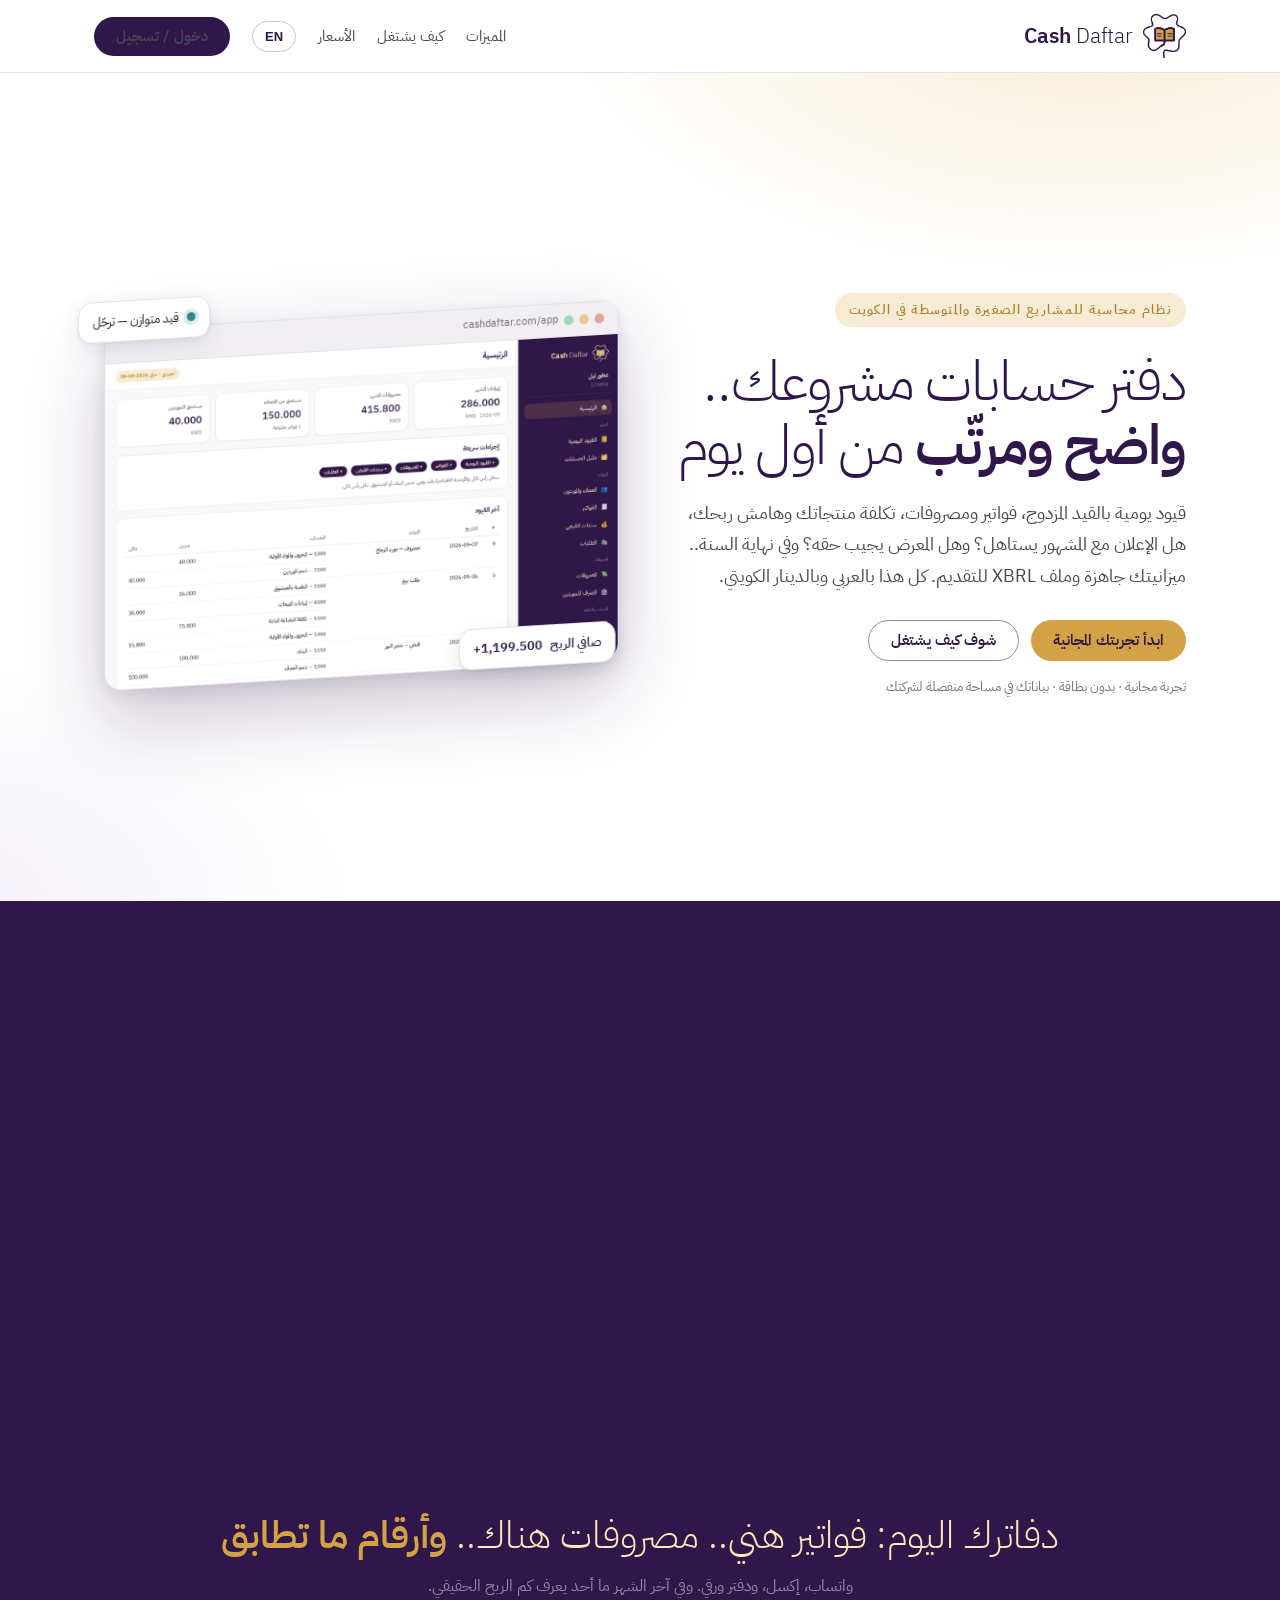
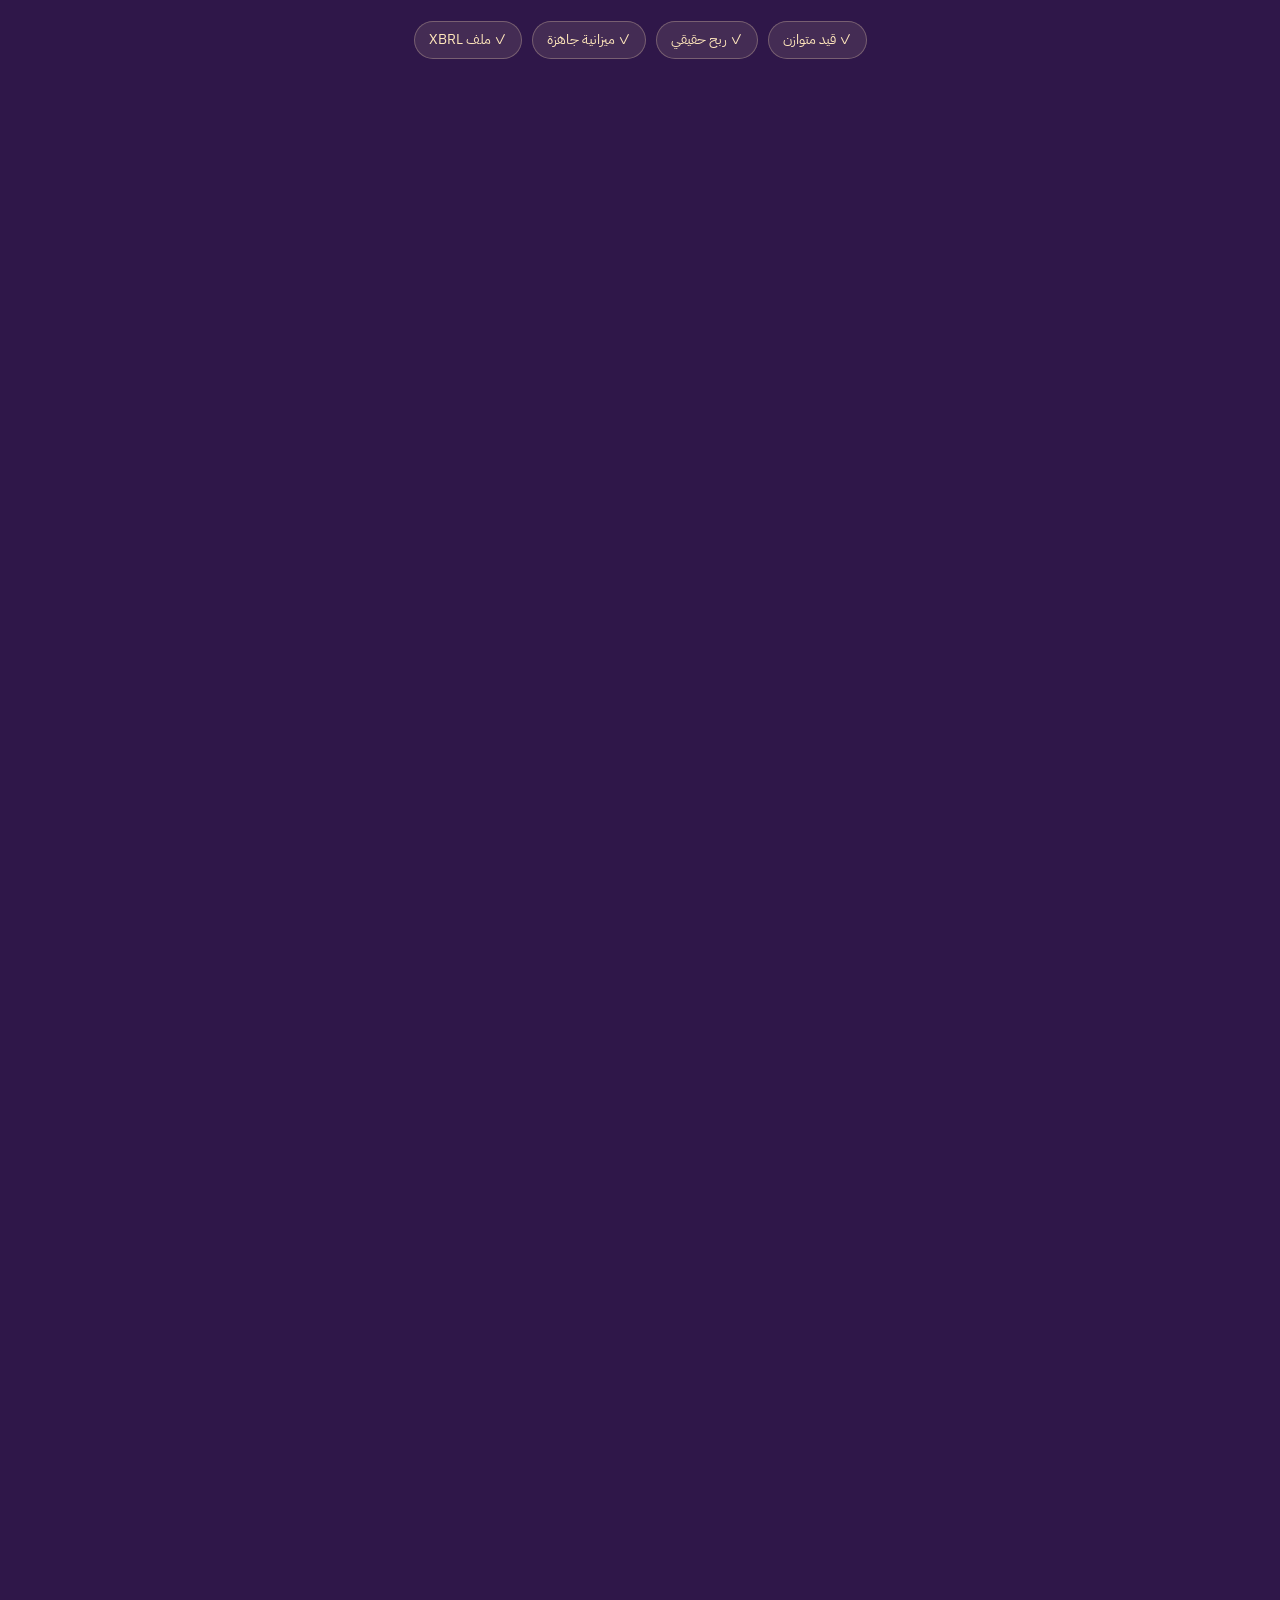
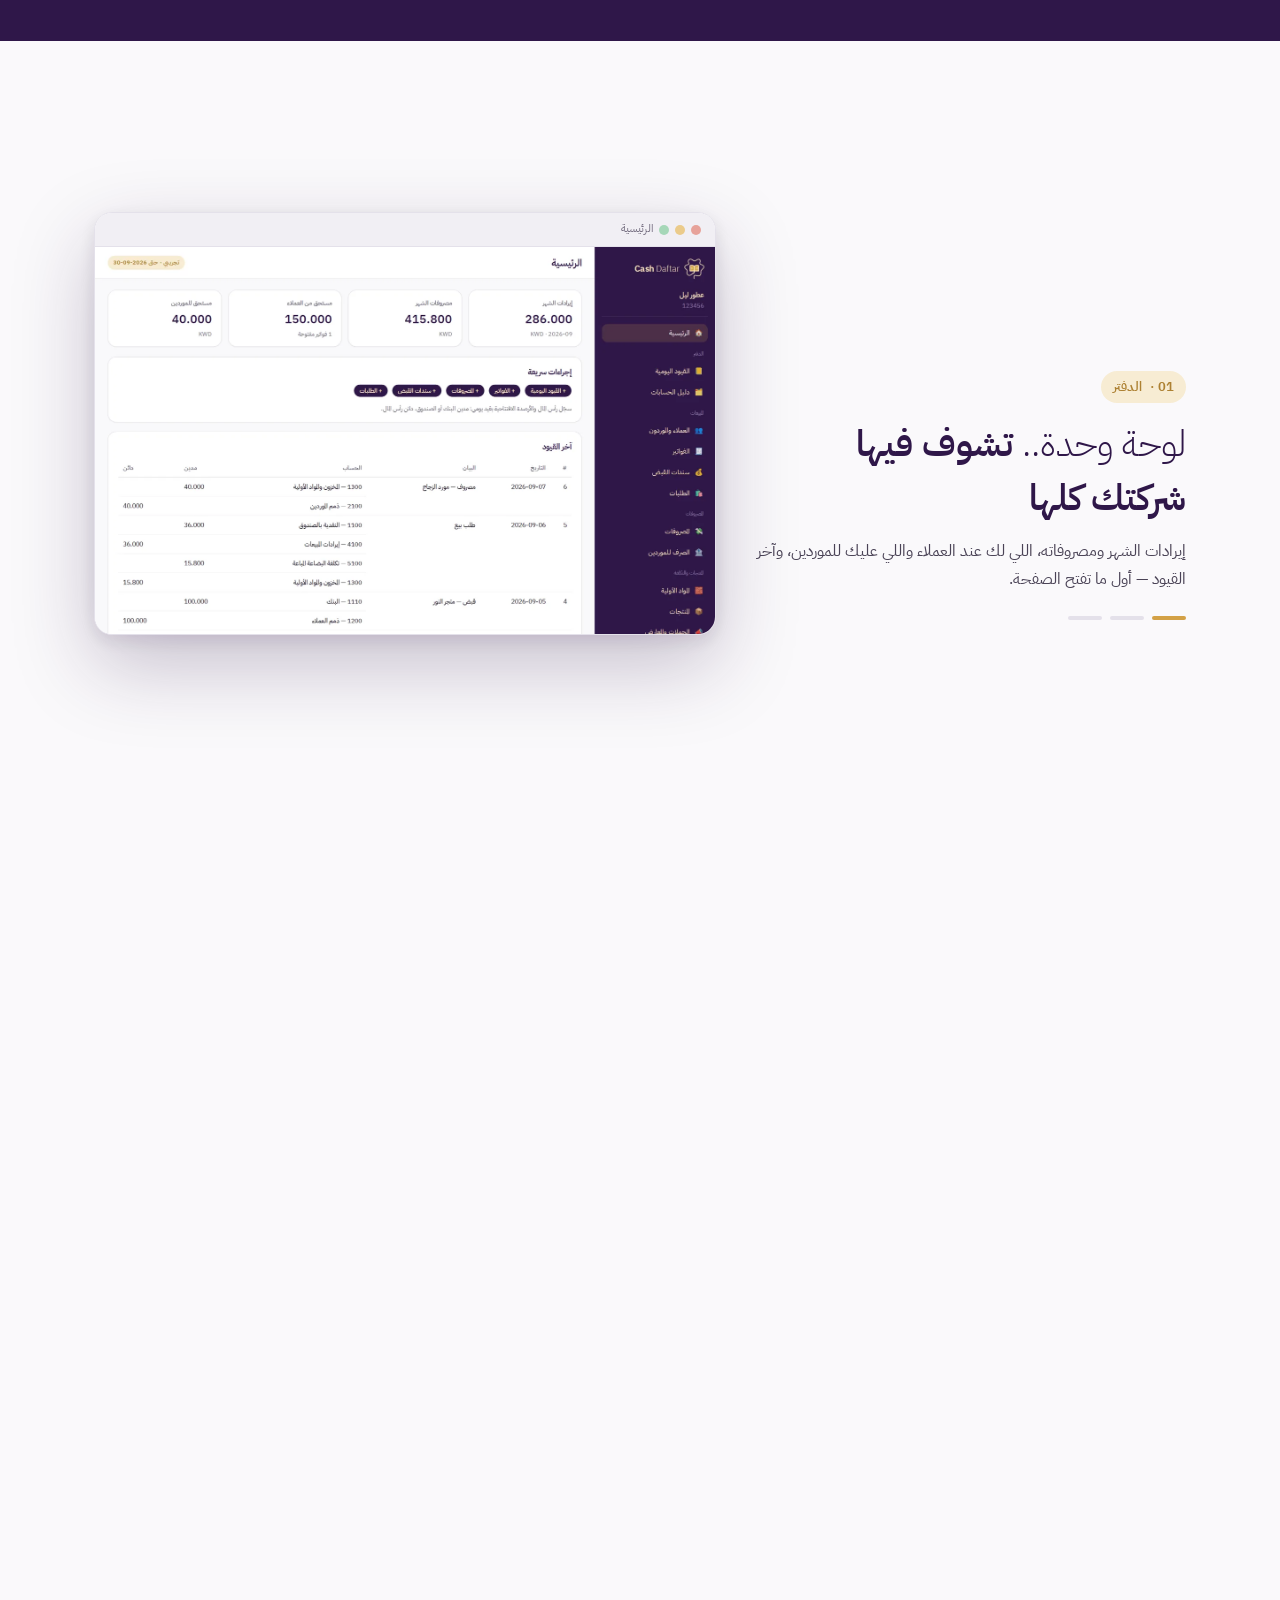
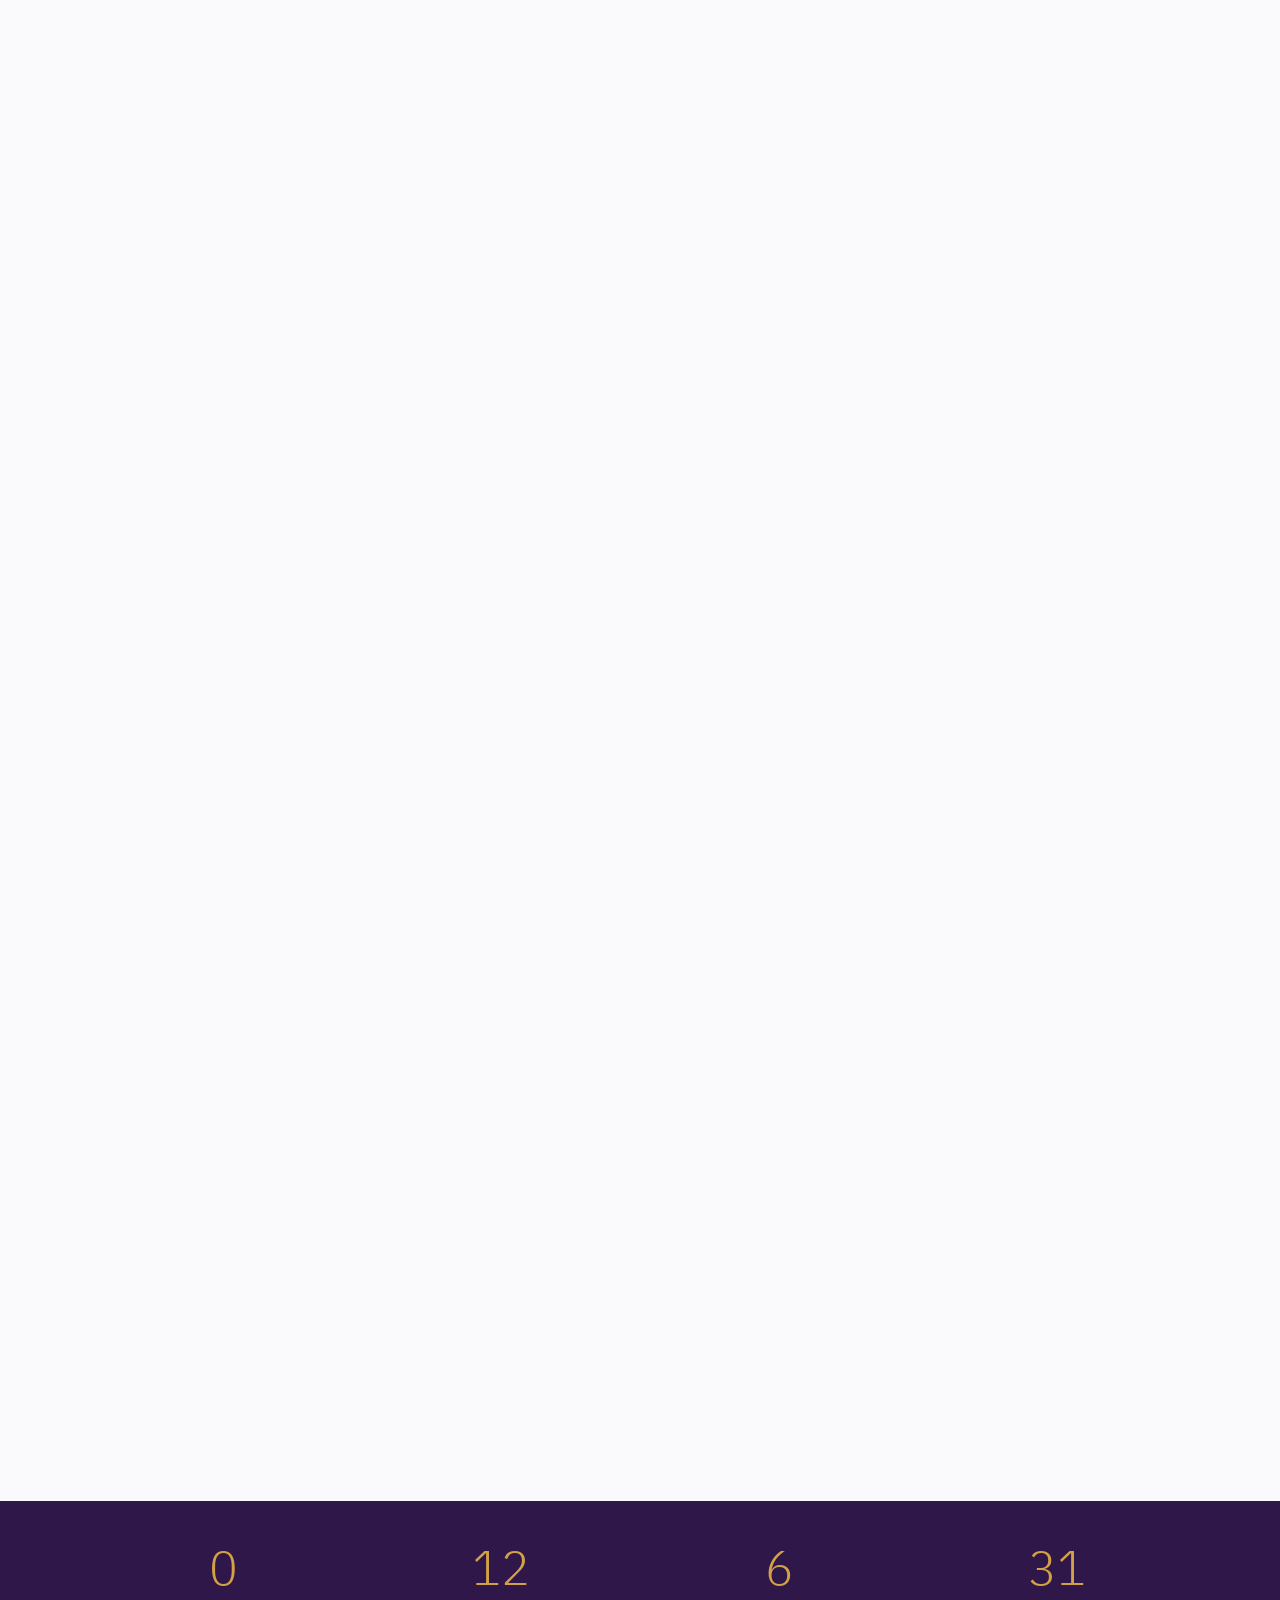
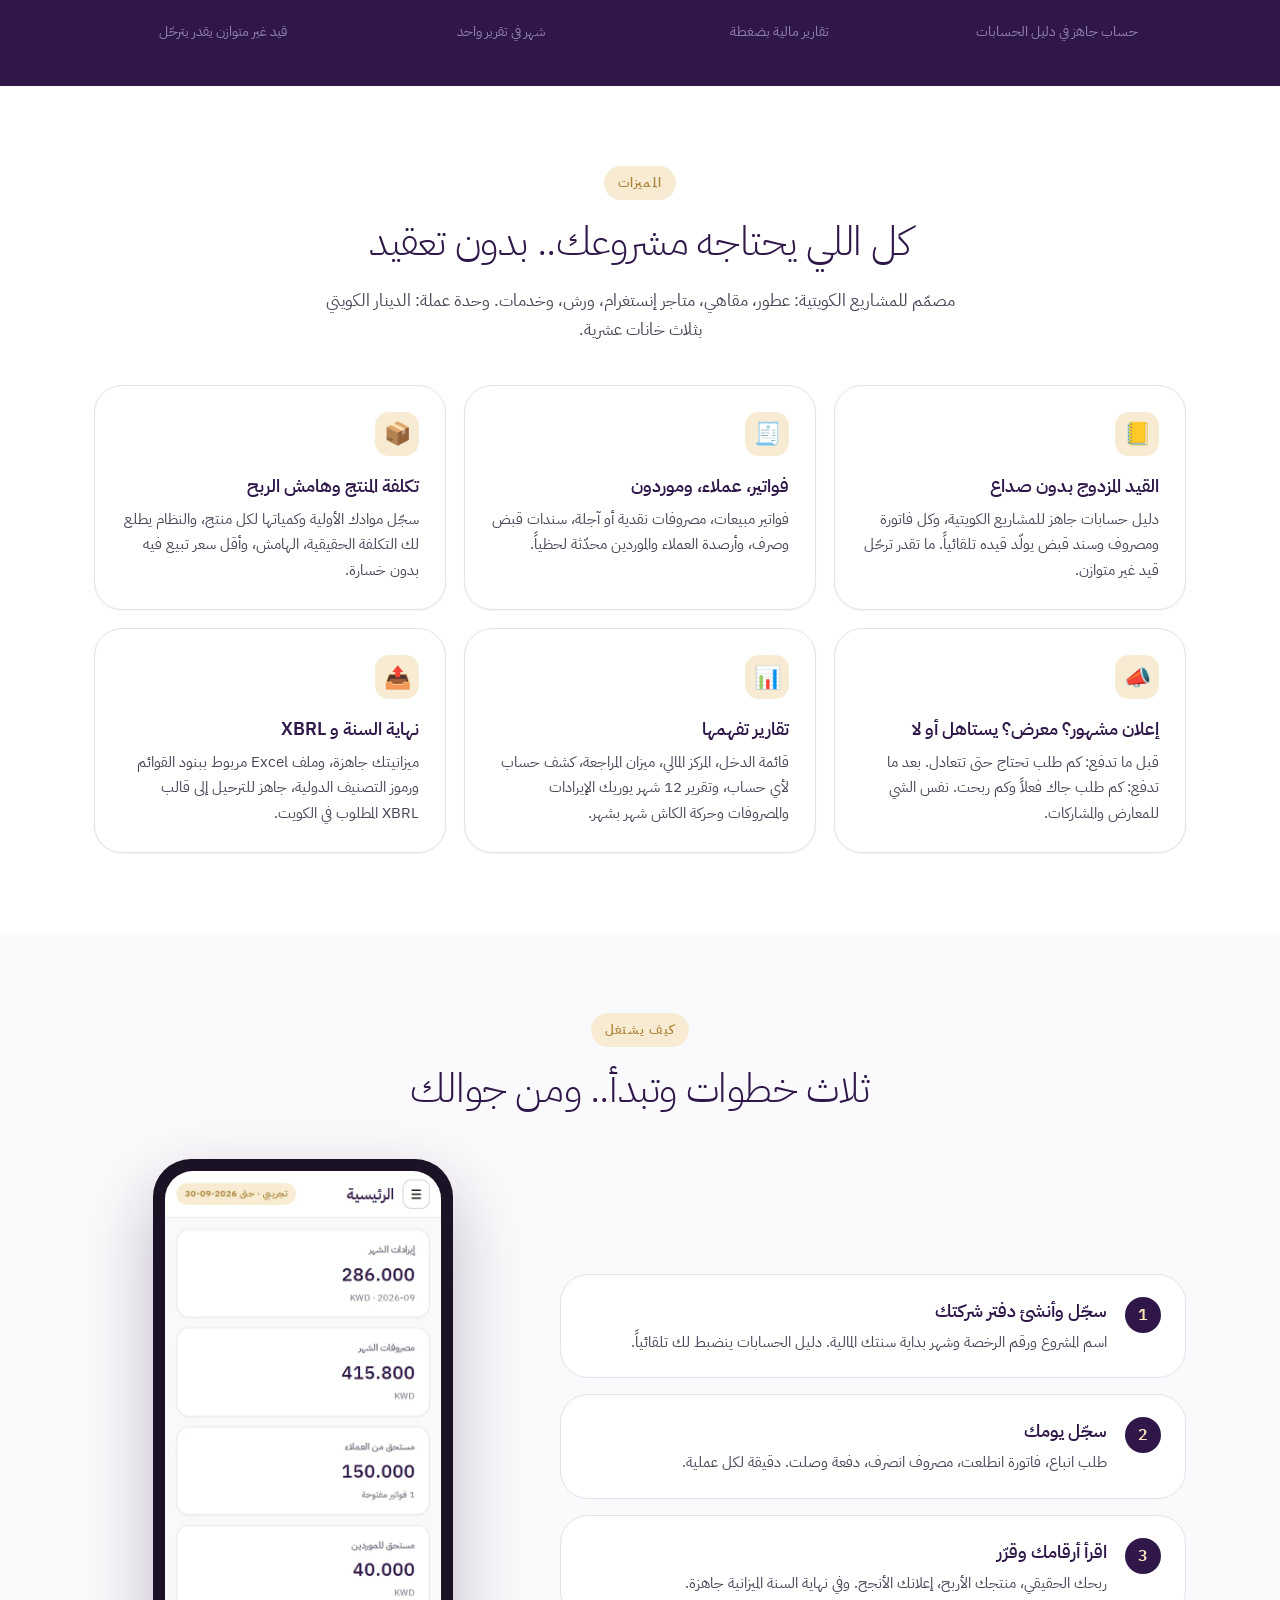
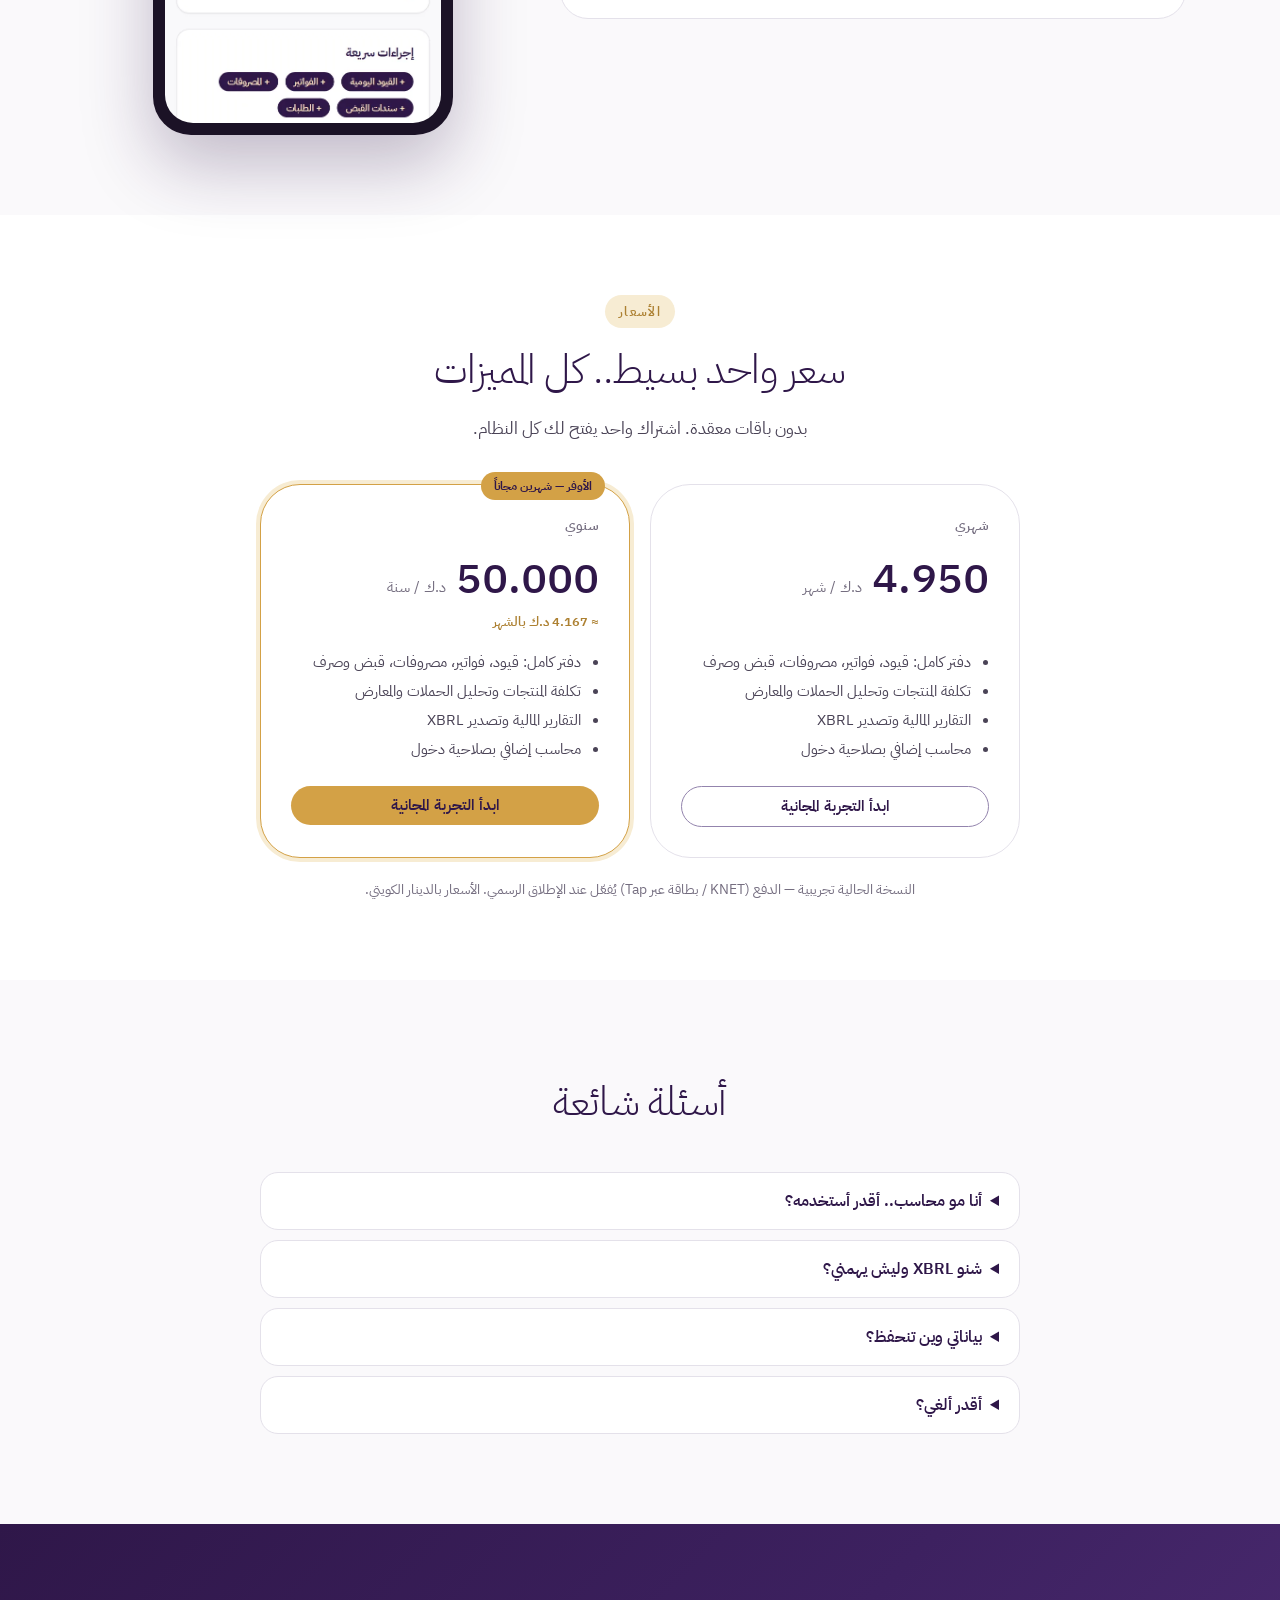
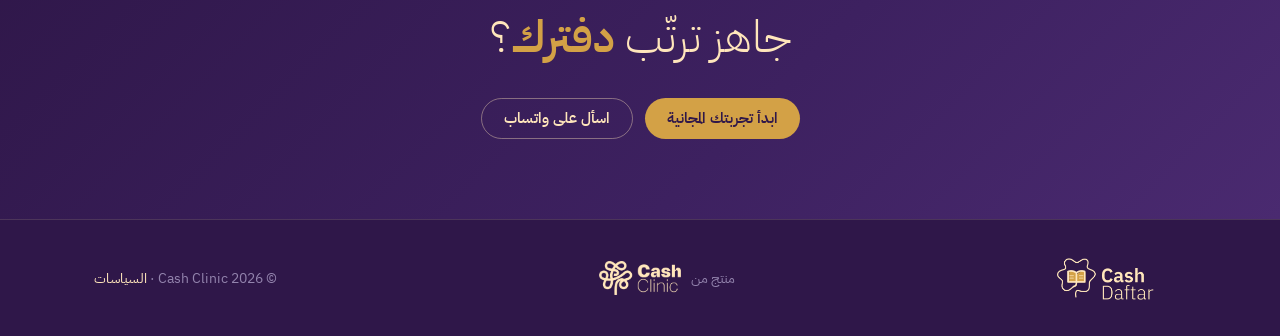
==== commit 99db149c: "Add files via upload" ====
--- a/index.html
+++ b/index.html
@@ -14,6 +14,7 @@
 :root{ --cd-gold:#D3A146; --cd-gold-700:#AD8132; --cd-gold-100:#F7ECD3; --hero-p:0; }
 html{scroll-behavior:smooth;}
 body{margin:0;background:#fff;color:var(--cc-ink);overflow-x:hidden;}
+img{max-width:100%;}
 .wrap{max-width:1140px;margin:0 auto;padding:0 24px;}
 .num{font-variant-numeric:tabular-nums;direction:ltr;unicode-bidi:isolate;}
 .hdr{position:sticky;top:0;z-index:30;background:rgba(255,255,255,.88);backdrop-filter:blur(12px);border-bottom:1px solid var(--cc-grey-200);}
@@ -111,7 +112,7 @@
 .step .n{flex:none;width:36px;height:36px;border-radius:50%;background:var(--cc-purple);color:var(--cc-cream);display:flex;align-items:center;justify-content:center;font-weight:600;}
 .step h3{margin:0;font-size:18px;font-weight:600;color:var(--cc-purple);} .step p{margin:6px 0 0;font-size:14.5px;line-height:1.75;color:var(--cc-grey-700);}
 .phone{width:min(300px,80%);margin:0 auto;background:#1B1226;border-radius:38px;padding:12px;box-shadow:0 30px 70px rgba(47,23,73,.28);}
-.phone img{display:block;width:100%;border-radius:28px;}
+.phone img{display:block;width:100%;height:auto;border-radius:28px;}
 .plans{display:grid;grid-template-columns:repeat(auto-fit,minmax(260px,1fr));gap:20px;max-width:760px;margin:0 auto;}
 .plan{background:#fff;border:1px solid var(--cc-grey-200);border-radius:var(--radius-2xl);padding:30px;position:relative;transition:transform .25s;}
 .plan:hover{transform:translateY(-4px);}
